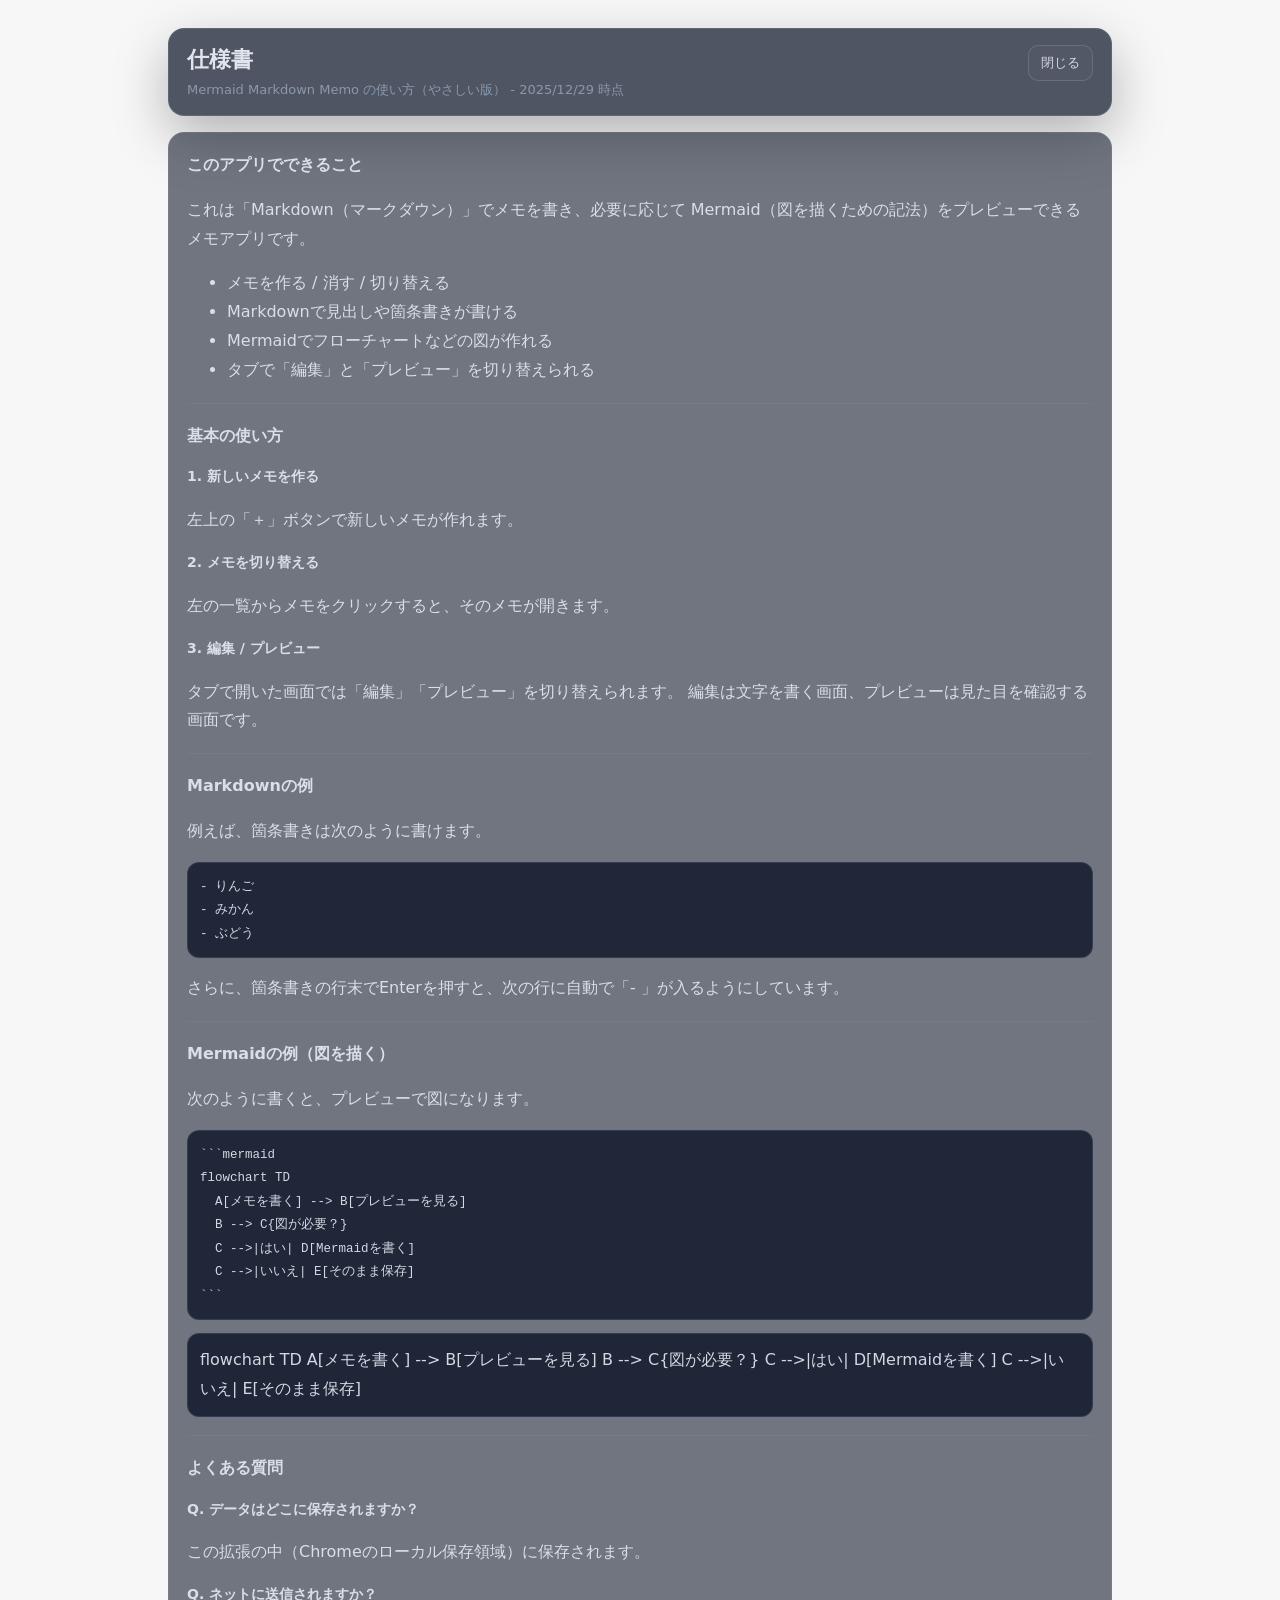
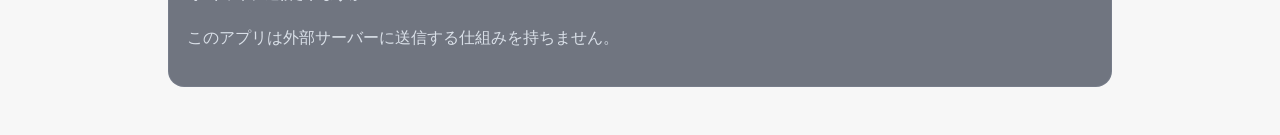
==== extension/src/docs.html @ b1c79f70 "📚 docs: 仕様書ページを追加し、ドキュメント表示機能を実装 - SPEC.mdに日本語の仕様書を作成（アプリ概要、使い方、Markdown/Mermaid例、FAQ） - 仕様書表示用のHTML" ====
<!DOCTYPE html>
<html lang="ja">
  <head>
    <meta charset="UTF-8" />
    <meta name="viewport" content="width=device-width, initial-scale=1.0" />
    <title>仕様書 | Mermaid Markdown Memo</title>
    <link rel="stylesheet" href="popup.css" />
    <link rel="stylesheet" href="docs.css" />
  </head>
  <body>
    <div class="docs">
      <header class="docs__header">
        <div class="docs__title">
          <h1>仕様書</h1>
          <p>Mermaid Markdown Memo の使い方（やさしい版） - 2025/12/29 時点</p>
        </div>
        <div class="docs__actions">
          <button class="button--ghost" id="close">閉じる</button>
        </div>
      </header>

      <main class="docs__content" id="content">
        <section>
          <h2>このアプリでできること</h2>
          <p>
            これは「Markdown（マークダウン）」でメモを書き、必要に応じて
            Mermaid（図を描くための記法）をプレビューできるメモアプリです。
          </p>
          <ul>
            <li>メモを作る / 消す / 切り替える</li>
            <li>Markdownで見出しや箇条書きが書ける</li>
            <li>Mermaidでフローチャートなどの図が作れる</li>
            <li>タブで「編集」と「プレビュー」を切り替えられる</li>
          </ul>
        </section>

        <section>
          <h2>基本の使い方</h2>
          <h3>1. 新しいメモを作る</h3>
          <p>左上の「＋」ボタンで新しいメモが作れます。</p>

          <h3>2. メモを切り替える</h3>
          <p>左の一覧からメモをクリックすると、そのメモが開きます。</p>

          <h3>3. 編集 / プレビュー</h3>
          <p>
            タブで開いた画面では「編集」「プレビュー」を切り替えられます。
            編集は文字を書く画面、プレビューは見た目を確認する画面です。
          </p>
        </section>

        <section>
          <h2>Markdownの例</h2>
          <p>例えば、箇条書きは次のように書けます。</p>
          <pre><code>- りんご
- みかん
- ぶどう</code></pre>
          <p>
            さらに、箇条書きの行末でEnterを押すと、次の行に自動で「- 」が入るようにしています。
          </p>
        </section>

        <section>
          <h2>Mermaidの例（図を描く）</h2>
          <p>次のように書くと、プレビューで図になります。</p>
          <pre><code>```mermaid
flowchart TD
  A[メモを書く] --> B[プレビューを見る]
  B --> C{図が必要？}
  C -->|はい| D[Mermaidを書く]
  C -->|いいえ| E[そのまま保存]
```</code></pre>

          <div class="mermaid">
flowchart TD
  A[メモを書く] --> B[プレビューを見る]
  B --> C{図が必要？}
  C -->|はい| D[Mermaidを書く]
  C -->|いいえ| E[そのまま保存]
          </div>
        </section>

        <section>
          <h2>よくある質問</h2>
          <h3>Q. データはどこに保存されますか？</h3>
          <p>この拡張の中（Chromeのローカル保存領域）に保存されます。</p>

          <h3>Q. ネットに送信されますか？</h3>
          <p>このアプリは外部サーバーに送信する仕組みを持ちません。</p>
        </section>
      </main>
    </div>

    <script src="lib/mermaid.min.js"></script>
    <script type="module" src="docs.js"></script>
  </body>
</html>
---- extension/src/popup.css ----
:root {
  color-scheme: light dark;
  --color-bg: #f7f7f7;
  --color-bg-dark: #1e1e1e;
  --color-sidebar: #ffffff;
  --color-sidebar-dark: #161b22;
  --color-border: rgba(15, 23, 42, 0.08);
  --color-border-dark: rgba(148, 163, 184, 0.24);
  --color-primary: #2563eb;
  --color-primary-soft: rgba(37, 99, 235, 0.12);
  --color-danger: #ef4444;
  --color-text: #0f172a;
  --color-text-muted: #64748b;
  --color-text-dark: #e2e8f0;
  --shadow: 0 24px 50px rgba(15, 23, 42, 0.16);
}

.editor[data-theme="dark"] .pill-button {
  background: rgba(59, 130, 246, 0.24);
  color: var(--color-text-dark);
}

.editor[data-theme="dark"] .pill-button:hover {
  background: rgba(59, 130, 246, 0.32);
}

.editor[data-theme="dark"] .icon-button {
  color: rgba(226, 232, 240, 0.85);
}

.editor[data-theme="dark"] .icon-button:hover {
  background: rgba(96, 165, 250, 0.14);
  color: #f87171;
}

.editor[data-theme="dark"] .editor__title-input {
  background: rgba(15, 23, 42, 0.65);
  border-color: rgba(148, 163, 184, 0.35);
  color: var(--color-text-dark);
}

.editor[data-theme="dark"] .editor__textarea {
  background: rgba(15, 23, 42, 0.6);
  color: var(--color-text-dark);
}

.editor[data-theme="dark"] .editor__meta,
.editor[data-theme="dark"] .editor__status,
.editor[data-theme="dark"] .note-list__meta {
  color: rgba(148, 163, 184, 0.8);
}

.editor[data-theme="dark"] .preview {
  background: rgba(15, 23, 42, 0.78);
}

body {
  margin: 0;
  font-family: "Noto Sans JP", system-ui, -apple-system, BlinkMacSystemFont, "Segoe UI",
    sans-serif;
  background: var(--color-bg);
  color: var(--color-text);
  min-width: 720px;
  min-height: 480px;
}

*, *::before, *::after {
  box-sizing: border-box;
}

@media (prefers-color-scheme: dark) {
  body {
    background: var(--color-bg-dark);
  }
}

.app {
  display: grid;
  grid-template-columns: 320px 1fr;
  height: 100vh;
  background: var(--color-bg);
}

.sidebar {
  background: var(--color-sidebar);
  border-right: 1px solid var(--color-border);
  display: flex;
  flex-direction: column;
  padding: 20px;
  gap: 16px;
}

@media (prefers-color-scheme: dark) {
  .sidebar {
    background: var(--color-sidebar-dark);
    border-color: var(--color-border-dark);
  }
}

.sidebar[data-theme="dark"] {
  background: #0b1120;
  border-color: var(--color-border-dark);
}

.sidebar[data-theme="dark"] .sidebar__subtitle {
  color: rgba(148, 163, 184, 0.75);
}

.sidebar[data-theme="dark"] .badge {
  background: rgba(59, 130, 246, 0.26);
  color: var(--color-text-dark);
}

.sidebar[data-theme="dark"] .note-list__item {
  border-color: rgba(148, 163, 184, 0.14);
}

.sidebar[data-theme="dark"] .note-list__item:hover,
.sidebar[data-theme="dark"] .note-list__item--active {
  background: rgba(96, 165, 250, 0.18);
}

.sidebar[data-theme="dark"] .note-list__title {
  color: var(--color-text-dark);
}

.sidebar__header {
  display: flex;
  align-items: center;
  justify-content: space-between;
  gap: 12px;
  padding: 10px 12px;
  border: 1px solid rgba(148, 163, 184, 0.12);
  border-radius: 14px;
  background: linear-gradient(135deg, rgba(15, 23, 42, 0.72), rgba(15, 23, 42, 0.54));
  box-shadow: 0 10px 28px rgba(0, 0, 0, 0.22);
}

.sidebar__header-actions {
  display: flex;
  align-items: center;
  gap: 10px;
  flex-shrink: 0;
}

.docs-button {
  border: 1px solid rgba(148, 163, 184, 0.26);
  background: rgba(255, 255, 255, 0.04);
  color: rgba(226, 232, 240, 0.92);
  border-radius: 999px;
  padding: 7px 10px;
  font-size: 12px;
  font-weight: 600;
  letter-spacing: 0.01em;
  cursor: pointer;
  transition: background 0.2s ease, border-color 0.2s ease, transform 0.1s ease;
}

.docs-button:hover {
  background: rgba(148, 163, 184, 0.14);
  border-color: rgba(148, 163, 184, 0.5);
}

.docs-button:active {
  transform: translateY(1px);
}

.sidebar__title {
  margin: 0;
  padding: 0;
  overflow-y: auto;
}

.sidebar__title-group {
  display: flex;
  flex-direction: column;
  gap: 4px;
  min-width: 0;
}

.sidebar__title {
  font-size: 20px;
  letter-spacing: 0.01em;
}

.sidebar__subtitle {
  margin: 0;
  font-size: 12px;
  color: rgba(148, 163, 184, 0.78);
}

.note-list__item {
  display: flex;
  flex-direction: column;
  gap: 6px;
  padding: 14px 18px;
  border-bottom: 1px solid rgba(148, 163, 184, 0.18);
  cursor: pointer;
  transition: background 0.2s ease;
  user-select: none;
  position: relative;
}

.note-list__item:hover,
.note-list__item--active {
  background: rgba(37, 99, 235, 0.18);
}

.note-list__item--dragging {
  opacity: 0.6;
}

.note-list__title {
  font-size: 15px;
  font-weight: 600;
  margin: 0;
  color: var(--color-text);
  white-space: nowrap;
  overflow: hidden;
  text-overflow: ellipsis;
  width: 100%;
}

.note-list__meta {
  font-size: 12px;
  color: var(--color-text-muted);
}

.note-list__footer {
  display: flex;
  align-items: center;
  justify-content: space-between;
  gap: 12px;
  width: 100%;
}

.note-list__delete {
  border: none;
  background: transparent;
  padding: 4px;
  border-radius: 6px;
  color: rgba(100, 116, 139, 0.9);
  cursor: pointer;
  transition: background 0.2s ease, color 0.2s ease;
}

.note-list__delete:hover {
  background: rgba(100, 116, 139, 0.12);
  color: #ef4444;
}

.note-list__delete svg {
  display: block;
}

.editor {
  display: flex;
  flex-direction: column;
  height: 100%;
  padding: 28px 32px;
  gap: 18px;
  background: var(--color-sidebar);
}

@media (prefers-color-scheme: dark) {
  .editor {
    background: #111827;
  }
}

.editor__header {
  display: flex;
  align-items: flex-start;
  justify-content: space-between;
  flex-wrap: wrap;
  column-gap: 16px;
  row-gap: 12px;
}

.editor__title-wrapper {
  flex: 1 1 280px;
  display: flex;
  flex-direction: column;
  gap: 6px;
  min-width: 0;
}

.editor__title-input {
  width: 100%;
  font-size: 22px;
  padding: 12px 16px;
  border: 1px solid rgba(148, 163, 184, 0.4);
  border-radius: 12px;
  background: rgba(255, 255, 255, 0.85);
  box-shadow: inset 0 1px 2px rgba(15, 23, 42, 0.04);
  transition: border-color 0.2s ease, box-shadow 0.2s ease;
}

.editor__title-input:focus {
  outline: none;
  border-color: var(--color-primary);
  box-shadow: 0 0 0 3px rgba(37, 99, 235, 0.18);
}

.editor__meta {
  font-size: 12px;
  color: var(--color-text-muted);
}

.editor__actions {
  display: flex;
  gap: 8px;
  align-items: center;
  flex-shrink: 0;
  margin-left: auto;
}

.button--ghost {
  border: 1px solid rgba(148, 163, 184, 0.3);
  background: rgba(255, 255, 255, 0.02);
  color: rgba(226, 232, 240, 0.9);
  border-radius: 10px;
  padding: 8px 12px;
  font-size: 13px;
  cursor: pointer;
  transition: background 0.2s ease, border-color 0.2s ease, transform 0.1s ease;
}

.button--ghost:hover {
  background: rgba(148, 163, 184, 0.12);
  border-color: rgba(148, 163, 184, 0.5);
}

.button--ghost:active {
  transform: translateY(1px);
}

.editor__textarea {
  width: 100%;
  flex: 1;
  border: 1px solid rgba(148, 163, 184, 0.35);
  border-radius: 16px;
  padding: 18px;
  resize: none;
  font-family: "JetBrains Mono", "SFMono-Regular", Consolas, monospace;
  font-size: 14px;
  line-height: 1.5;
  background: rgba(248, 250, 252, 0.9);
  transition: border-color 0.2s ease, box-shadow 0.2s ease;
}

.editor__textarea:focus {
  outline: none;
  border-color: var(--color-primary);
  box-shadow: 0 0 0 3px rgba(37, 99, 235, 0.14);
}

.preview {
  border: 1px solid rgba(148, 163, 184, 0.35);
  border-radius: 16px;
  padding: 18px 20px;
  overflow-y: auto;
  background: #ffffff;
  box-shadow: inset 0 1px 1px rgba(15, 23, 42, 0.05);
}

@media (prefers-color-scheme: dark) {
  .preview {
    background: rgba(15, 23, 42, 0.85);
    border-color: var(--color-border-dark);
  }
}

.preview h1,
.preview h2,
.preview h3 {
  margin-top: 0;
}

.preview pre {
  background: #0f172a;
  color: #f8fafc;
  padding: 12px;
  border-radius: 6px;
  overflow-x: auto;
}

.preview code {
  font-family: "JetBrains Mono", "SFMono-Regular", Consolas, monospace;
}

.button {
  border: none;
  border-radius: 6px;
  padding: 8px 12px;
  font-size: 14px;
  cursor: pointer;
  background: #e5e7eb;
  color: #1f2933;
  transition: transform 0.1s ease, box-shadow 0.2s ease;
}

.button:hover {
  transform: translateY(-1px);
  box-shadow: var(--shadow);
}

.button:active {
  transform: translateY(0);
  box-shadow: none;
}

.button--primary {
  background: var(--color-primary);
  color: #ffffff;
}

.button--danger {
  background: var(--color-danger);
  color: #ffffff;
}

.pill-button {
  border: none;
  border-radius: 999px;
  padding: 10px 20px;
  font-size: 13px;
  font-weight: 600;
  background: rgba(37, 99, 235, 0.12);
  color: var(--color-primary);
  cursor: pointer;
  transition: background 0.2s ease, color 0.2s ease, transform 0.1s ease;
}

.editor[data-theme="dark"] .pill-button {
  background: rgba(59, 130, 246, 0.24);
  color: var(--color-text-dark);
}

.editor[data-theme="dark"] .pill-button:hover {
  background: rgba(59, 130, 246, 0.32);
}

.pill-button:hover {
  background: rgba(37, 99, 235, 0.22);
}

.pill-button:active {
  transform: translateY(1px);
}

.icon-button {
  border: none;
  background: transparent;
  padding: 6px;
  border-radius: 6px;
  color: #64748b;
  cursor: pointer;
  transition: background 0.2s ease, color 0.2s ease;
}

.icon-button svg {
  display: block;
}

.icon-button:hover {
  background: rgba(100, 116, 139, 0.12);
  color: #ef4444;
}

.icon-button:active {
  transform: translateY(1px);
}

.icon-button--primary {
  background: rgba(37, 99, 235, 0.14);
  color: var(--color-primary);
  padding: 8px;
  border-radius: 50%;
  width: 42px;
  height: 42px;
  display: grid;
  place-items: center;
  box-shadow: 0 10px 22px rgba(37, 99, 235, 0.16);
}

.icon-button--primary:hover {
  background: rgba(37, 99, 235, 0.24);
}

.editor__status {
  display: flex;
  align-items: center;
  gap: 8px;
  font-size: 12px;
  color: var(--color-text-muted);
}

.status-indicator {
  width: 8px;
  height: 8px;
  border-radius: 50%;
  background: rgba(148, 163, 184, 0.6);
  position: relative;
}

.status-indicator--saving {
  background: rgba(37, 99, 235, 0.9);
  box-shadow: 0 0 0 4px rgba(37, 99, 235, 0.1);
}

.status-indicator--saved {
  background: rgba(34, 197, 94, 0.9);
  box-shadow: 0 0 0 4px rgba(34, 197, 94, 0.12);
}

.visually-hidden {
  position: absolute;
  width: 1px;
  height: 1px;
  padding: 0;
  margin: -1px;
  overflow: hidden;
  clip: rect(0, 0, 0, 0);
  white-space: nowrap;
  border: 0;
}

[hidden] {
  display: none !important;
}

.preview-backdrop {
  position: fixed;
  inset: 0;
  background: rgba(0, 0, 0, 0.55);
  backdrop-filter: blur(6px);
  z-index: 1000;
}

.preview-modal {
  position: fixed;
  inset: 0;
  margin: auto;
  width: min(1100px, 95vw);
  height: min(820px, 90vh);
  background: rgba(15, 23, 42, 0.92);
  border: 1px solid rgba(148, 163, 184, 0.22);
  border-radius: 18px;
  box-shadow: 0 24px 70px rgba(0, 0, 0, 0.45);
  display: flex;
  flex-direction: column;
  z-index: 1001;
}

.preview-modal__header {
  display: flex;
  align-items: center;
  justify-content: space-between;
  padding: 14px 16px;
  border-bottom: 1px solid rgba(148, 163, 184, 0.18);
  gap: 12px;
}

.preview-modal__title {
  margin: 0;
  font-size: 16px;
  font-weight: 700;
  letter-spacing: 0.01em;
}

.preview-modal__actions {
  display: flex;
  align-items: center;
  gap: 8px;
}

.preview-modal__body {
  padding: 16px;
  overflow: auto;
  flex: 1;
  display: flex;
  flex-direction: column;
  gap: 12px;
}

.preview-markdown pre {
  background: rgba(15, 23, 42, 0.7);
  border: 1px solid rgba(148, 163, 184, 0.2);
  border-radius: 12px;
  padding: 12px;
  color: rgba(226, 232, 240, 0.9);
  font-family: "JetBrains Mono", "SFMono-Regular", Consolas, monospace;
  white-space: pre-wrap;
  word-break: break-word;
}

.code-block {
  position: relative;
  border: 1px solid rgba(148, 163, 184, 0.2);
  border-radius: 12px;
  background: rgba(15, 23, 42, 0.74);
  padding: 12px 12px 8px;
}

.code-block pre {
  background: transparent;
  border: none;
  padding: 0;
  margin: 0;
}

.preview-markdown .mermaid {
  background: rgba(15, 23, 42, 0.76);
  border: 1px solid rgba(148, 163, 184, 0.25);
  border-radius: 12px;
  padding: 12px;
}

.mermaid-block {
  position: relative;
  border: 1px solid rgba(148, 163, 184, 0.25);
  border-radius: 12px;
  padding: 10px 10px 6px;
  background: rgba(15, 23, 42, 0.78);
  max-height: 520px;
  overflow: auto;
}

.mermaid-block .mermaid {
  padding: 8px;
  border: none;
  background: transparent;
}

.mermaid-block .mermaid svg {
  max-width: 100%;
  height: auto;
}


.copy-button {
  border: 1px solid rgba(148, 163, 184, 0.35);
  background: rgba(255, 255, 255, 0.03);
  color: rgba(226, 232, 240, 0.9);
  border-radius: 8px;
  padding: 6px 10px;
  font-size: 12px;
  cursor: pointer;
  transition: background 0.2s ease, border-color 0.2s ease;
}

.code-block .copy-button,
.mermaid-block .copy-button {
  position: absolute;
  top: 8px;
  right: 8px;
  padding: 4px 8px;
}

.copy-button:hover {
  background: rgba(148, 163, 184, 0.15);
  border-color: rgba(148, 163, 184, 0.5);
}

.segmented {
  display: inline-flex;
  align-items: center;
  border: 1px solid rgba(148, 163, 184, 0.26);
  border-radius: 999px;
  background: rgba(255, 255, 255, 0.03);
  overflow: hidden;
}

.segmented__button {
  border: none;
  background: transparent;
  color: rgba(226, 232, 240, 0.92);
  padding: 8px 10px;
  font-size: 12px;
  cursor: pointer;
  transition: background 0.2s ease, color 0.2s ease;
}

.segmented__button[aria-pressed="true"] {
  background: rgba(37, 99, 235, 0.18);
  color: rgba(226, 232, 240, 0.98);
}

.segmented__button:hover {
  background: rgba(148, 163, 184, 0.1);
}
---- extension/src/docs.css ----
body {
  min-width: 900px;
  min-height: 720px;
}

.docs {
  max-width: 980px;
  margin: 28px auto 48px;
  padding: 0 18px;
}

.docs__header {
  display: flex;
  align-items: flex-start;
  justify-content: space-between;
  gap: 16px;
  padding: 16px 18px;
  border: 1px solid rgba(148, 163, 184, 0.22);
  border-radius: 16px;
  background: rgba(15, 23, 42, 0.72);
  box-shadow: 0 20px 54px rgba(0, 0, 0, 0.28);
}

.docs__title h1 {
  margin: 0;
  font-size: 22px;
  letter-spacing: 0.01em;
  color: rgba(226, 232, 240, 0.98);
}

.docs__title p {
  margin: 6px 0 0;
  font-size: 13px;
  color: rgba(148, 163, 184, 0.86);
}

.docs__actions {
  display: flex;
  gap: 10px;
  align-items: center;
}

.docs__content {
  margin-top: 16px;
  padding: 18px;
  border: 1px solid rgba(148, 163, 184, 0.18);
  border-radius: 16px;
  background: rgba(15, 23, 42, 0.58);
  color: rgba(226, 232, 240, 0.92);
  line-height: 1.8;
}

.docs__content h2 {
  margin: 0 0 8px;
  font-size: 16px;
}

.docs__content h3 {
  margin: 14px 0 6px;
  font-size: 14px;
}

.docs__content section + section {
  margin-top: 18px;
  padding-top: 18px;
  border-top: 1px solid rgba(148, 163, 184, 0.14);
}

.docs__content pre {
  background: rgba(15, 23, 42, 0.82);
  border: 1px solid rgba(148, 163, 184, 0.18);
  border-radius: 12px;
  padding: 12px;
  overflow-x: auto;
}

.docs__content code {
  font-family: "JetBrains Mono", "SFMono-Regular", Consolas, monospace;
  font-size: 12.5px;
}

.docs__content .mermaid {
  background: rgba(15, 23, 42, 0.84);
  border: 1px solid rgba(148, 163, 184, 0.18);
  border-radius: 12px;
  padding: 12px;
  overflow: auto;
}

.docs__content .mermaid svg {
  max-width: 100%;
  height: auto;
}
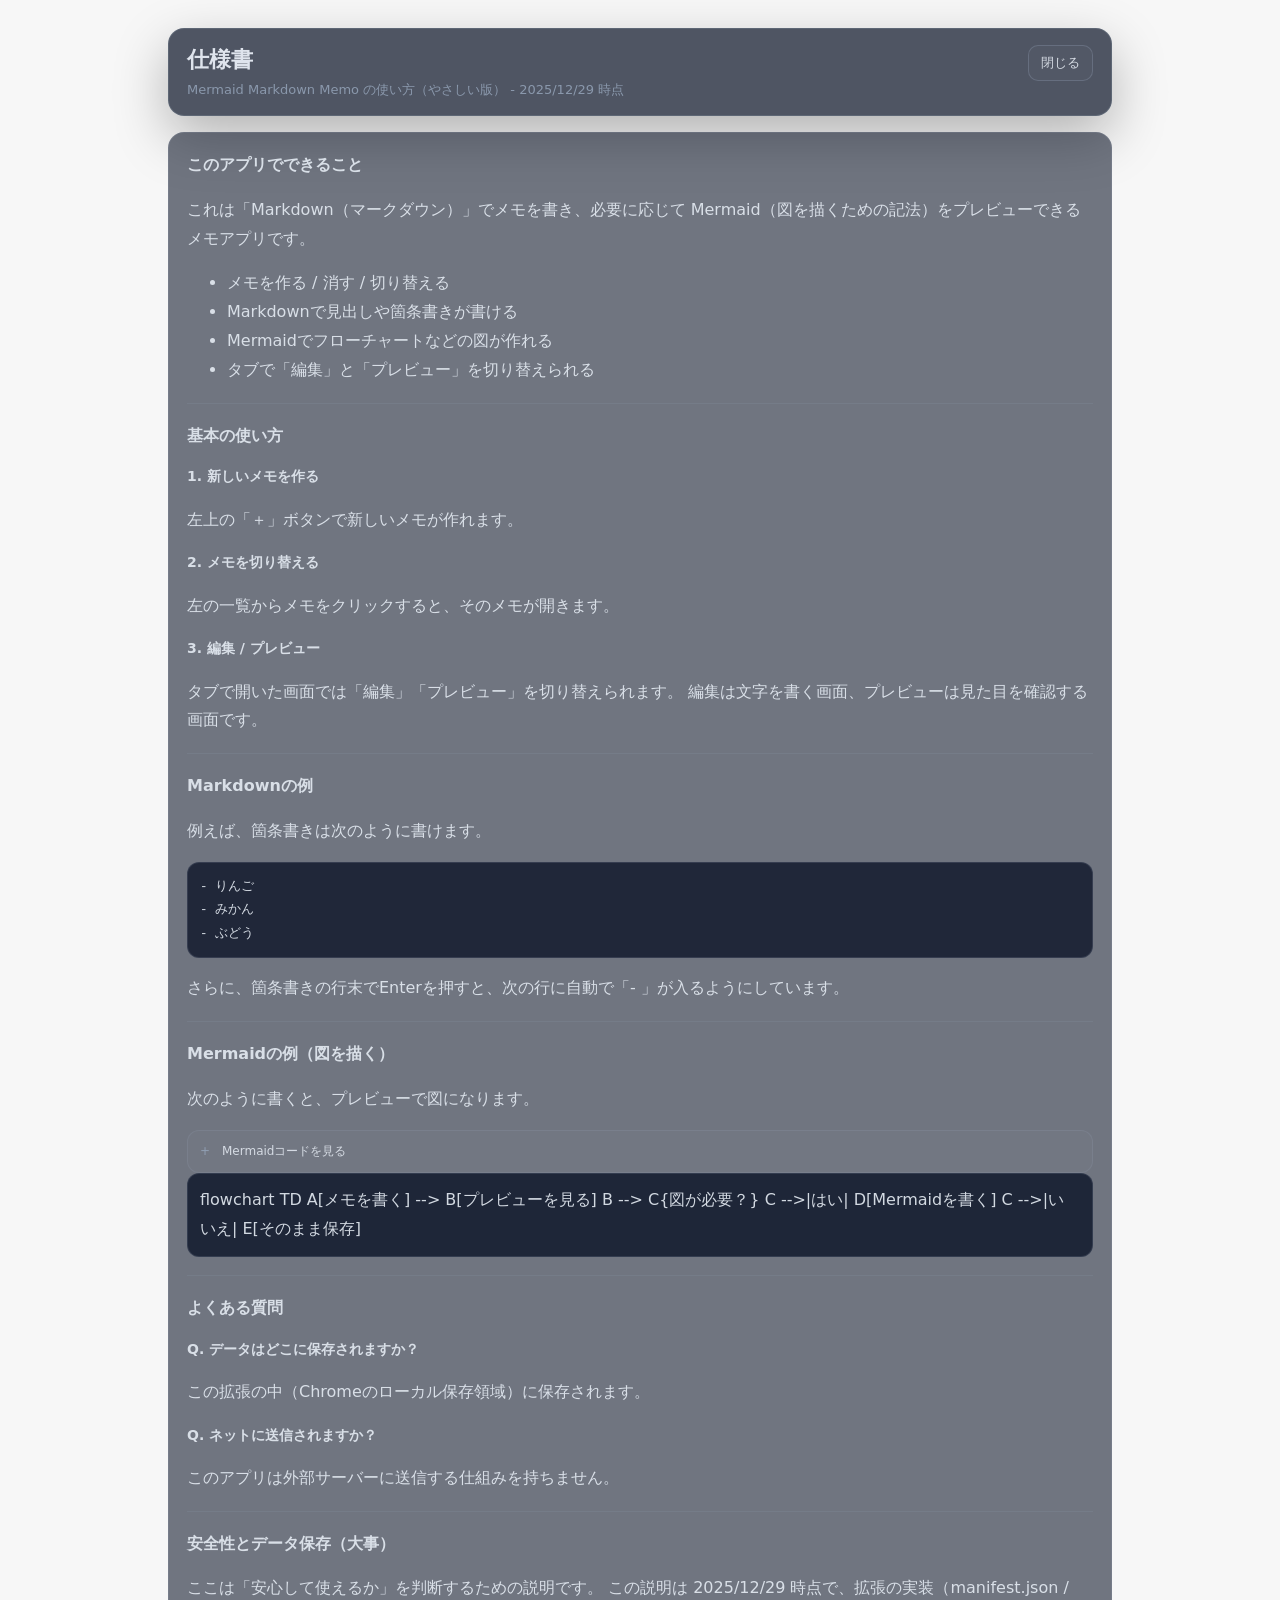
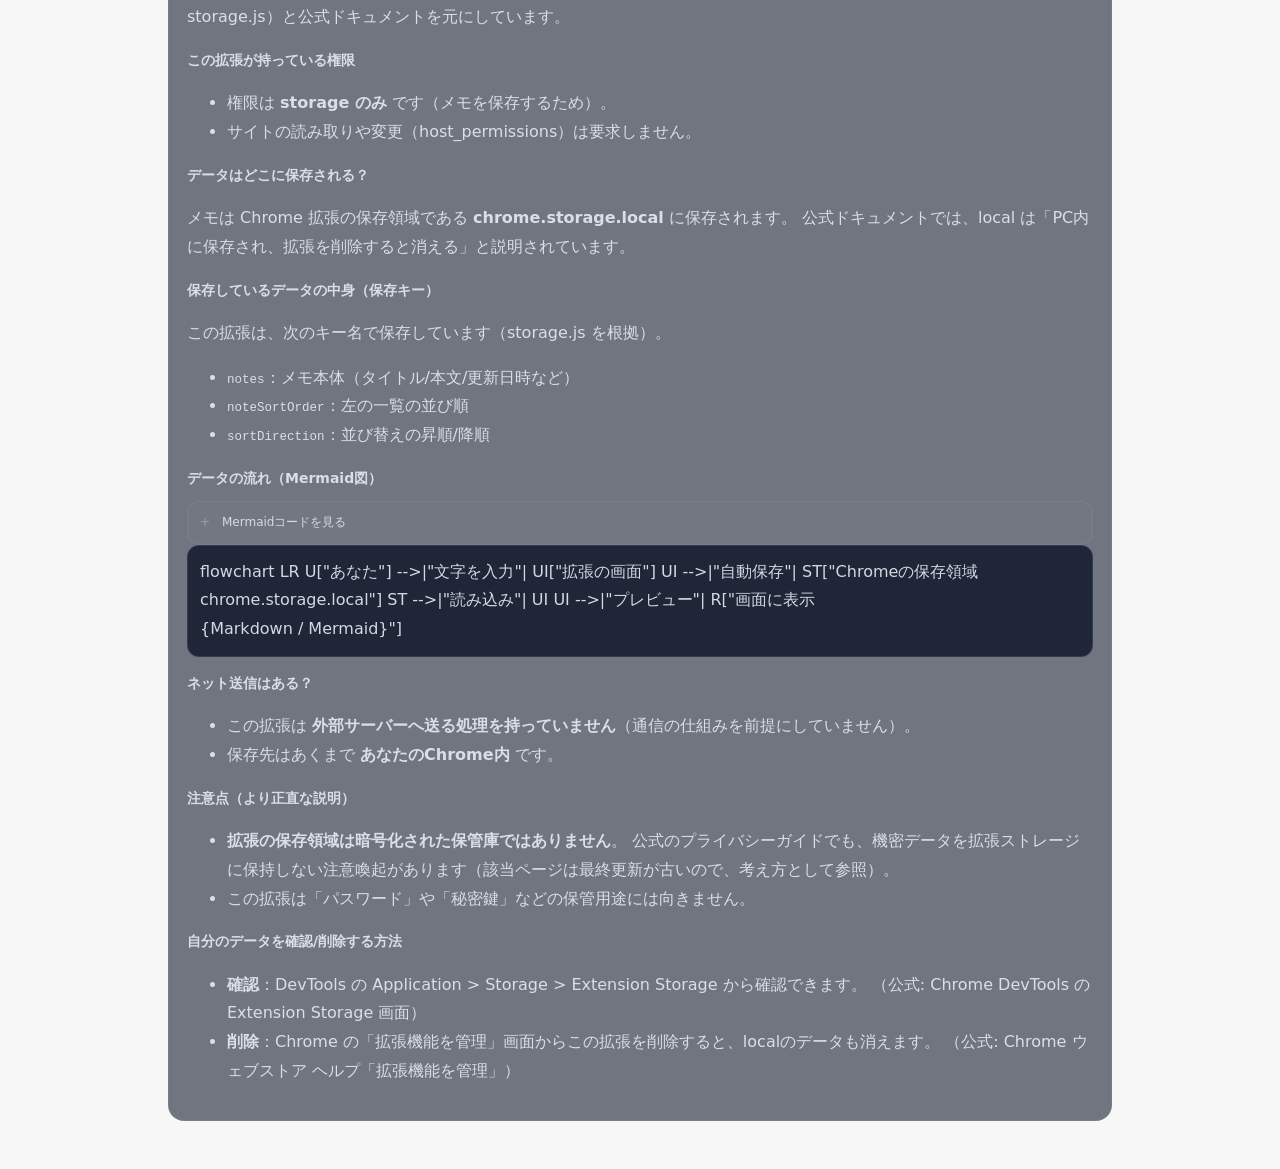
==== commit 4a8a0dbc: "📚 docs: 安全性とデータ保存に関する詳細な説明を追加 - SPEC.mdとdocs.htmlに「安全性とデータ保存（大事）」セクションを追加 - 拡張機能の権限（storageのみ）とデータ保存" ====
--- a/extension/src/docs.html
+++ b/extension/src/docs.html
@@ -63,13 +63,16 @@
         <section>
           <h2>Mermaidの例（図を描く）</h2>
           <p>次のように書くと、プレビューで図になります。</p>
-          <pre><code>```mermaid
+          <details class="docs__details">
+            <summary>Mermaidコードを見る</summary>
+            <pre><code>```mermaid
 flowchart TD
   A[メモを書く] --> B[プレビューを見る]
   B --> C{図が必要？}
   C -->|はい| D[Mermaidを書く]
   C -->|いいえ| E[そのまま保存]
 ```</code></pre>
+          </details>
 
           <div class="mermaid">
 flowchart TD
@@ -88,6 +91,80 @@
           <h3>Q. ネットに送信されますか？</h3>
           <p>このアプリは外部サーバーに送信する仕組みを持ちません。</p>
         </section>
+
+        <section>
+          <h2>安全性とデータ保存（大事）</h2>
+          <p>
+            ここは「安心して使えるか」を判断するための説明です。
+            この説明は 2025/12/29 時点で、拡張の実装（manifest.json / storage.js）と公式ドキュメントを元にしています。
+          </p>
+
+          <h3>この拡張が持っている権限</h3>
+          <ul>
+            <li>権限は <strong>storage のみ</strong> です（メモを保存するため）。</li>
+            <li>サイトの読み取りや変更（host_permissions）は要求しません。</li>
+          </ul>
+
+          <h3>データはどこに保存される？</h3>
+          <p>
+            メモは Chrome 拡張の保存領域である <strong>chrome.storage.local</strong> に保存されます。
+            公式ドキュメントでは、local は「PC内に保存され、拡張を削除すると消える」と説明されています。
+          </p>
+
+          <h3>保存しているデータの中身（保存キー）</h3>
+          <p>この拡張は、次のキー名で保存しています（storage.js を根拠）。</p>
+          <ul>
+            <li><code>notes</code>：メモ本体（タイトル/本文/更新日時など）</li>
+            <li><code>noteSortOrder</code>：左の一覧の並び順</li>
+            <li><code>sortDirection</code>：並び替えの昇順/降順</li>
+          </ul>
+
+          <h3>データの流れ（Mermaid図）</h3>
+          <details class="docs__details">
+            <summary>Mermaidコードを見る</summary>
+            <pre><code>```mermaid
+flowchart LR
+  U["あなた"] -->|"文字を入力"| UI["拡張の画面"]
+  UI -->|"自動保存"| ST["Chromeの保存領域<br>chrome.storage.local"]
+  ST -->|"読み込み"| UI
+  UI -->|"プレビュー"| R["画面に表示<br>{Markdown / Mermaid}"]
+```
+            </code></pre>
+          </details>
+          <div class="mermaid">
+flowchart LR
+  U["あなた"] -->|"文字を入力"| UI["拡張の画面"]
+  UI -->|"自動保存"| ST["Chromeの保存領域<br>chrome.storage.local"]
+  ST -->|"読み込み"| UI
+  UI -->|"プレビュー"| R["画面に表示<br>{Markdown / Mermaid}"]
+          </div>
+
+          <h3>ネット送信はある？</h3>
+          <ul>
+            <li>この拡張は <strong>外部サーバーへ送る処理を持っていません</strong>（通信の仕組みを前提にしていません）。</li>
+            <li>保存先はあくまで <strong>あなたのChrome内</strong> です。</li>
+          </ul>
+
+          <h3>注意点（より正直な説明）</h3>
+          <ul>
+            <li><strong>拡張の保存領域は暗号化された保管庫ではありません</strong>。
+              公式のプライバシーガイドでも、機密データを拡張ストレージに保持しない注意喚起があります（該当ページは最終更新が古いので、考え方として参照）。
+            </li>
+            <li>この拡張は「パスワード」や「秘密鍵」などの保管用途には向きません。</li>
+          </ul>
+
+          <h3>自分のデータを確認/削除する方法</h3>
+          <ul>
+            <li>
+              <strong>確認</strong>：DevTools の Application &gt; Storage &gt; Extension Storage から確認できます。
+              （公式: Chrome DevTools の Extension Storage 画面）
+            </li>
+            <li>
+              <strong>削除</strong>：Chrome の「拡張機能を管理」画面からこの拡張を削除すると、localのデータも消えます。
+              （公式: Chrome ウェブストア ヘルプ「拡張機能を管理」）
+            </li>
+          </ul>
+        </section>
       </main>
     </div>
 
--- a/extension/src/docs.css
+++ b/extension/src/docs.css
@@ -91,3 +91,42 @@
   max-width: 100%;
   height: auto;
 }
+
+.docs__details {
+  margin-top: 10px;
+  border: 1px solid rgba(148, 163, 184, 0.18);
+  border-radius: 12px;
+  background: rgba(255, 255, 255, 0.02);
+  overflow: hidden;
+}
+
+.docs__details > summary {
+  cursor: pointer;
+  padding: 10px 12px;
+  font-size: 12px;
+  color: rgba(226, 232, 240, 0.88);
+  list-style: none;
+}
+
+.docs__details > summary::-webkit-details-marker {
+  display: none;
+}
+
+.docs__details > summary::before {
+  content: "+";
+  display: inline-block;
+  width: 14px;
+  margin-right: 8px;
+  color: rgba(148, 163, 184, 0.9);
+}
+
+.docs__details[open] > summary::before {
+  content: "-";
+}
+
+.docs__details pre {
+  margin: 0;
+  border: none;
+  border-top: 1px solid rgba(148, 163, 184, 0.14);
+  border-radius: 0;
+}
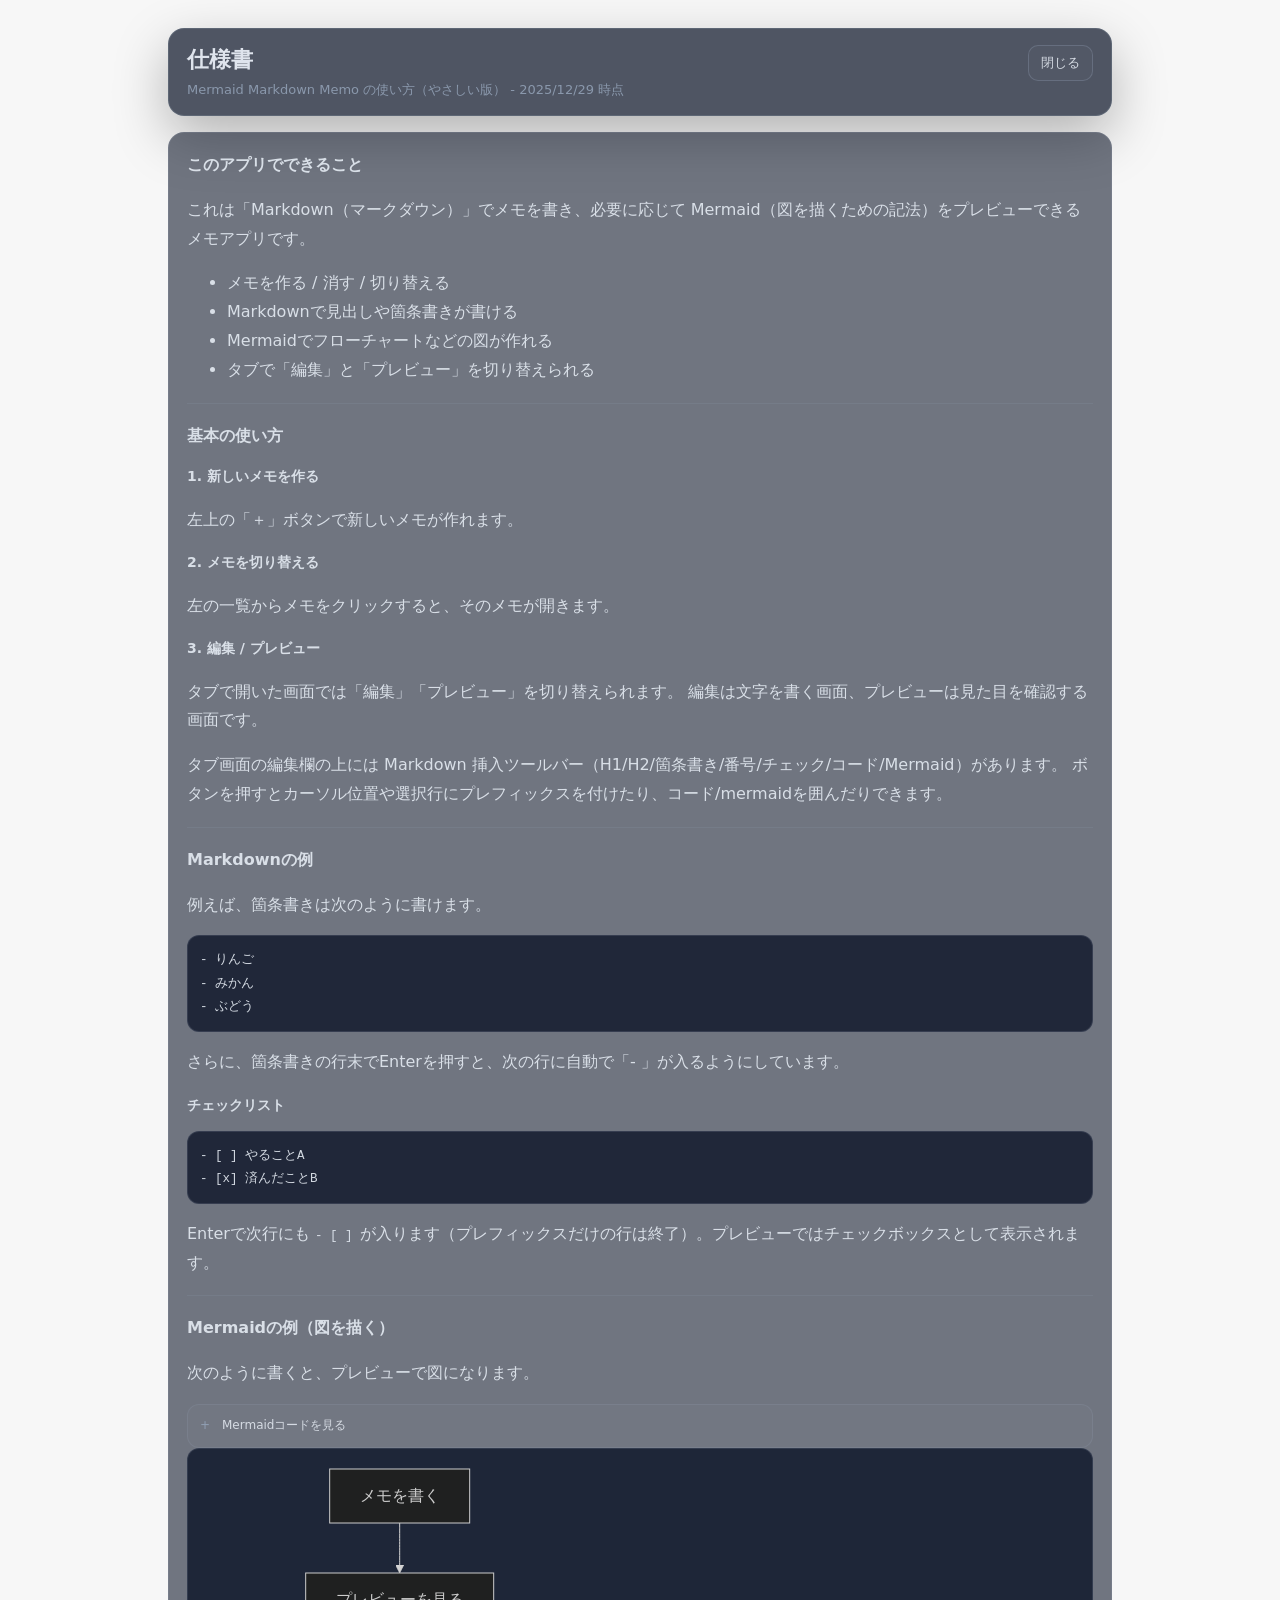
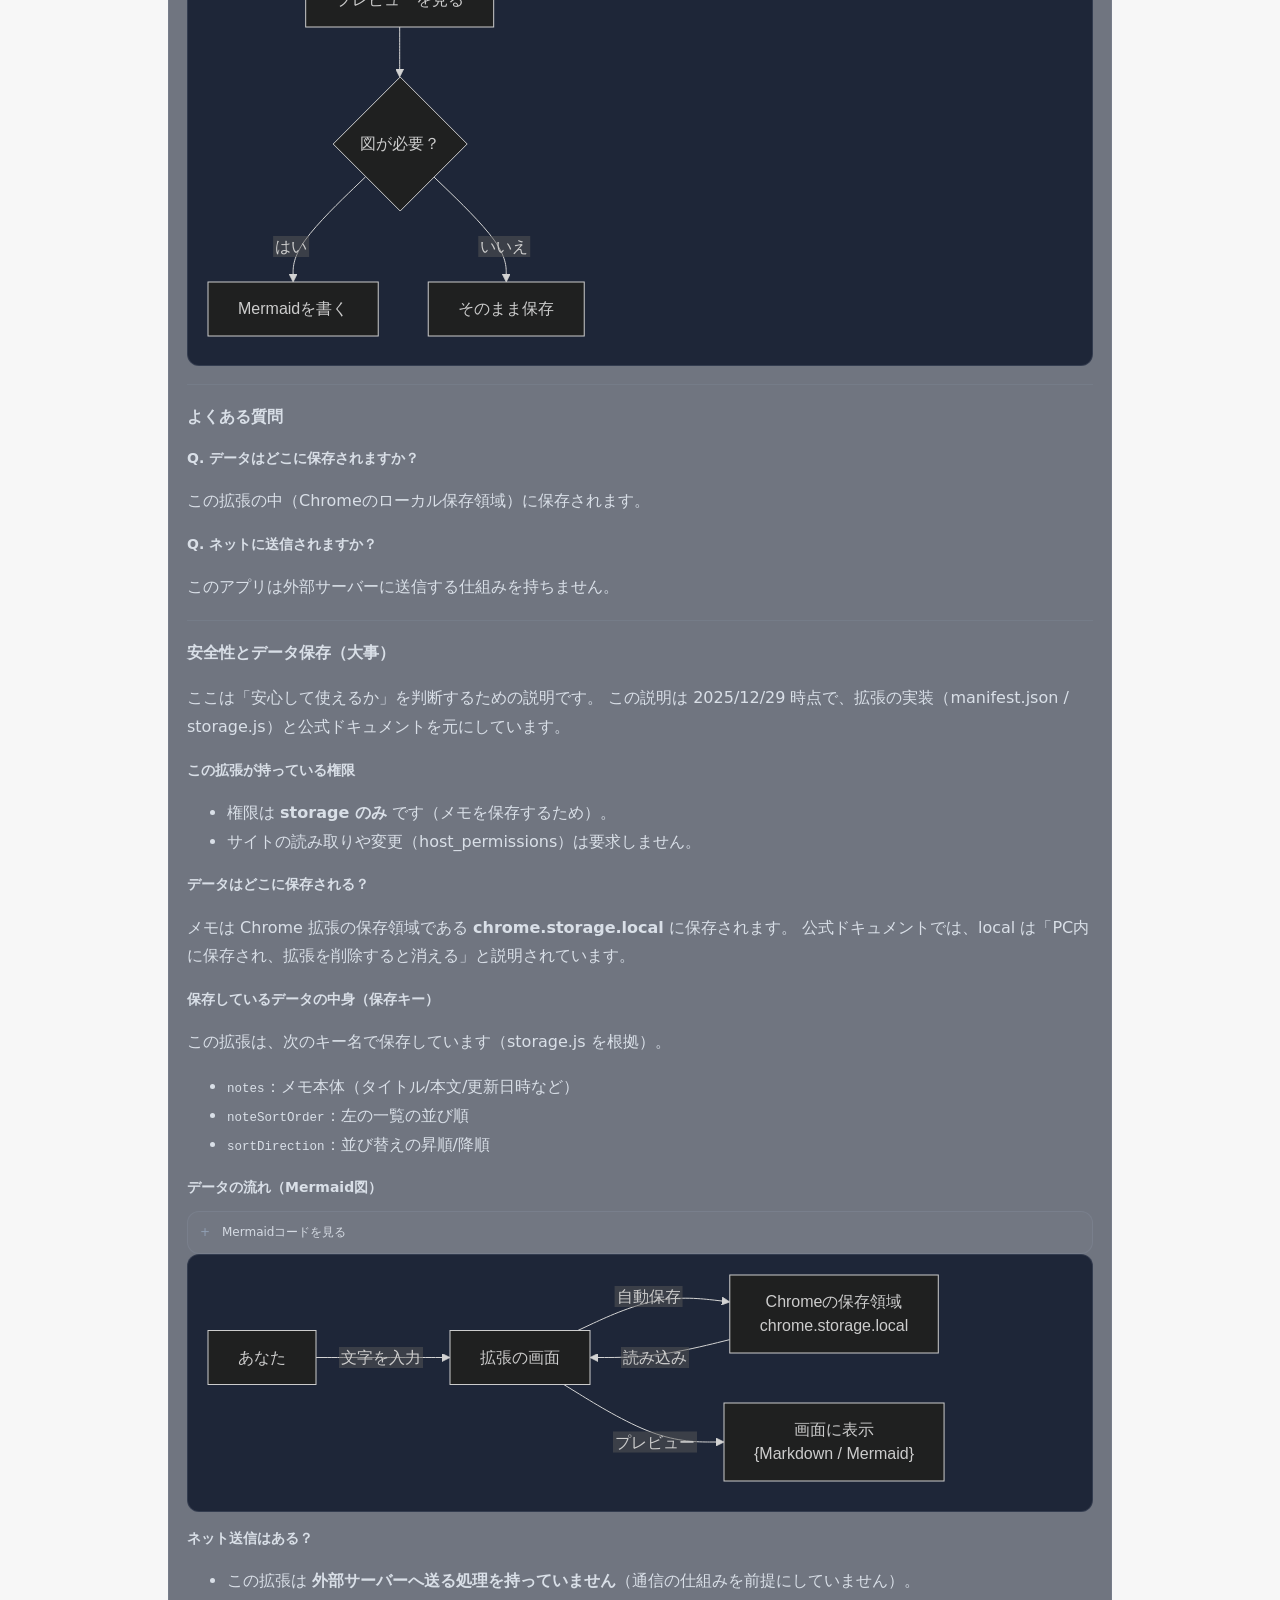
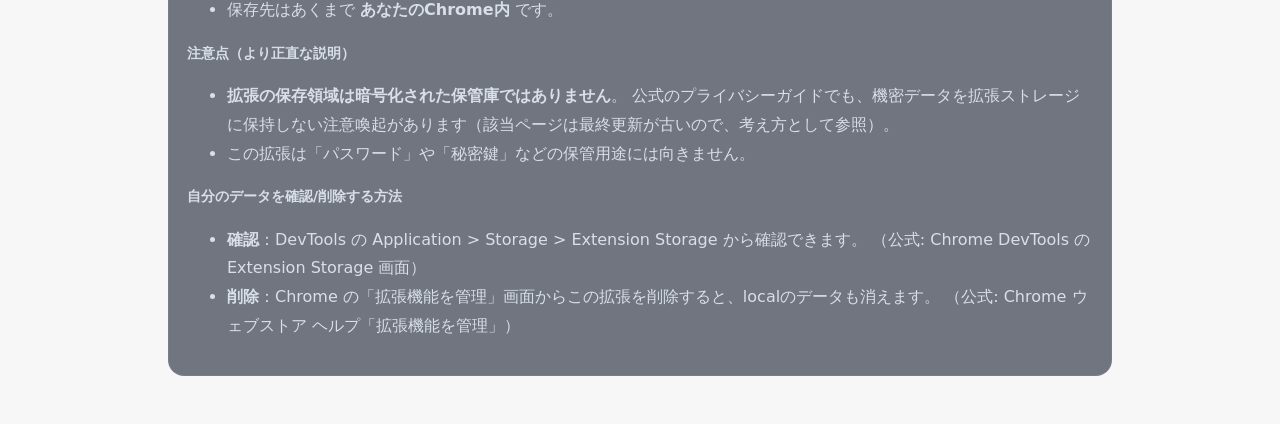
==== commit 3ecdf406: "📚 docs: チェックリストとMarkdownツールバーの説明をSPEC.mdとdocs.htmlに追加 - SPEC.mdに「タブ専用のMarkdown挿入ツールバー」セクションを追加（H1/H2" ====
--- a/extension/src/docs.html
+++ b/extension/src/docs.html
@@ -47,6 +47,10 @@
             タブで開いた画面では「編集」「プレビュー」を切り替えられます。
             編集は文字を書く画面、プレビューは見た目を確認する画面です。
           </p>
+          <p>
+            タブ画面の編集欄の上には Markdown 挿入ツールバー（H1/H2/箇条書き/番号/チェック/コード/Mermaid）があります。
+            ボタンを押すとカーソル位置や選択行にプレフィックスを付けたり、コード/mermaidを囲んだりできます。
+          </p>
         </section>
 
         <section>
@@ -58,6 +62,11 @@
           <p>
             さらに、箇条書きの行末でEnterを押すと、次の行に自動で「- 」が入るようにしています。
           </p>
+
+          <h3>チェックリスト</h3>
+          <pre><code>- [ ] やることA
+- [x] 済んだことB</code></pre>
+          <p>Enterで次行にも <code>- [ ] </code> が入ります（プレフィックスだけの行は終了）。プレビューではチェックボックスとして表示されます。</p>
         </section>
 
         <section>
--- a/extension/src/popup.css
+++ b/extension/src/popup.css
@@ -52,6 +52,7 @@
 
 .editor[data-theme="dark"] .preview {
   background: rgba(15, 23, 42, 0.78);
+  color: var(--color-text-dark);
 }
 
 body {
@@ -377,6 +378,19 @@
   margin-top: 0;
 }
 
+.preview .task-list-item {
+  list-style: none;
+  display: flex;
+  align-items: center;
+  gap: 10px;
+}
+
+.preview .task-list-item input[type="checkbox"] {
+  width: 16px;
+  height: 16px;
+  accent-color: rgba(37, 99, 235, 0.9);
+}
+
 .preview pre {
   background: #0f172a;
   color: #f8fafc;
--- a/extension/src/docs.css
+++ b/extension/src/docs.css
@@ -48,6 +48,21 @@
   background: rgba(15, 23, 42, 0.58);
   color: rgba(226, 232, 240, 0.92);
   line-height: 1.8;
+}
+
+.docs__notice {
+  margin: 0 0 14px;
+  padding: 10px 12px;
+  border-radius: 12px;
+  border: 1px solid rgba(148, 163, 184, 0.22);
+  background: rgba(2, 6, 23, 0.42);
+  color: rgba(226, 232, 240, 0.92);
+  font-size: 13px;
+}
+
+.docs__notice--error {
+  border-color: rgba(239, 68, 68, 0.35);
+  background: rgba(239, 68, 68, 0.08);
 }
 
 .docs__content h2 {
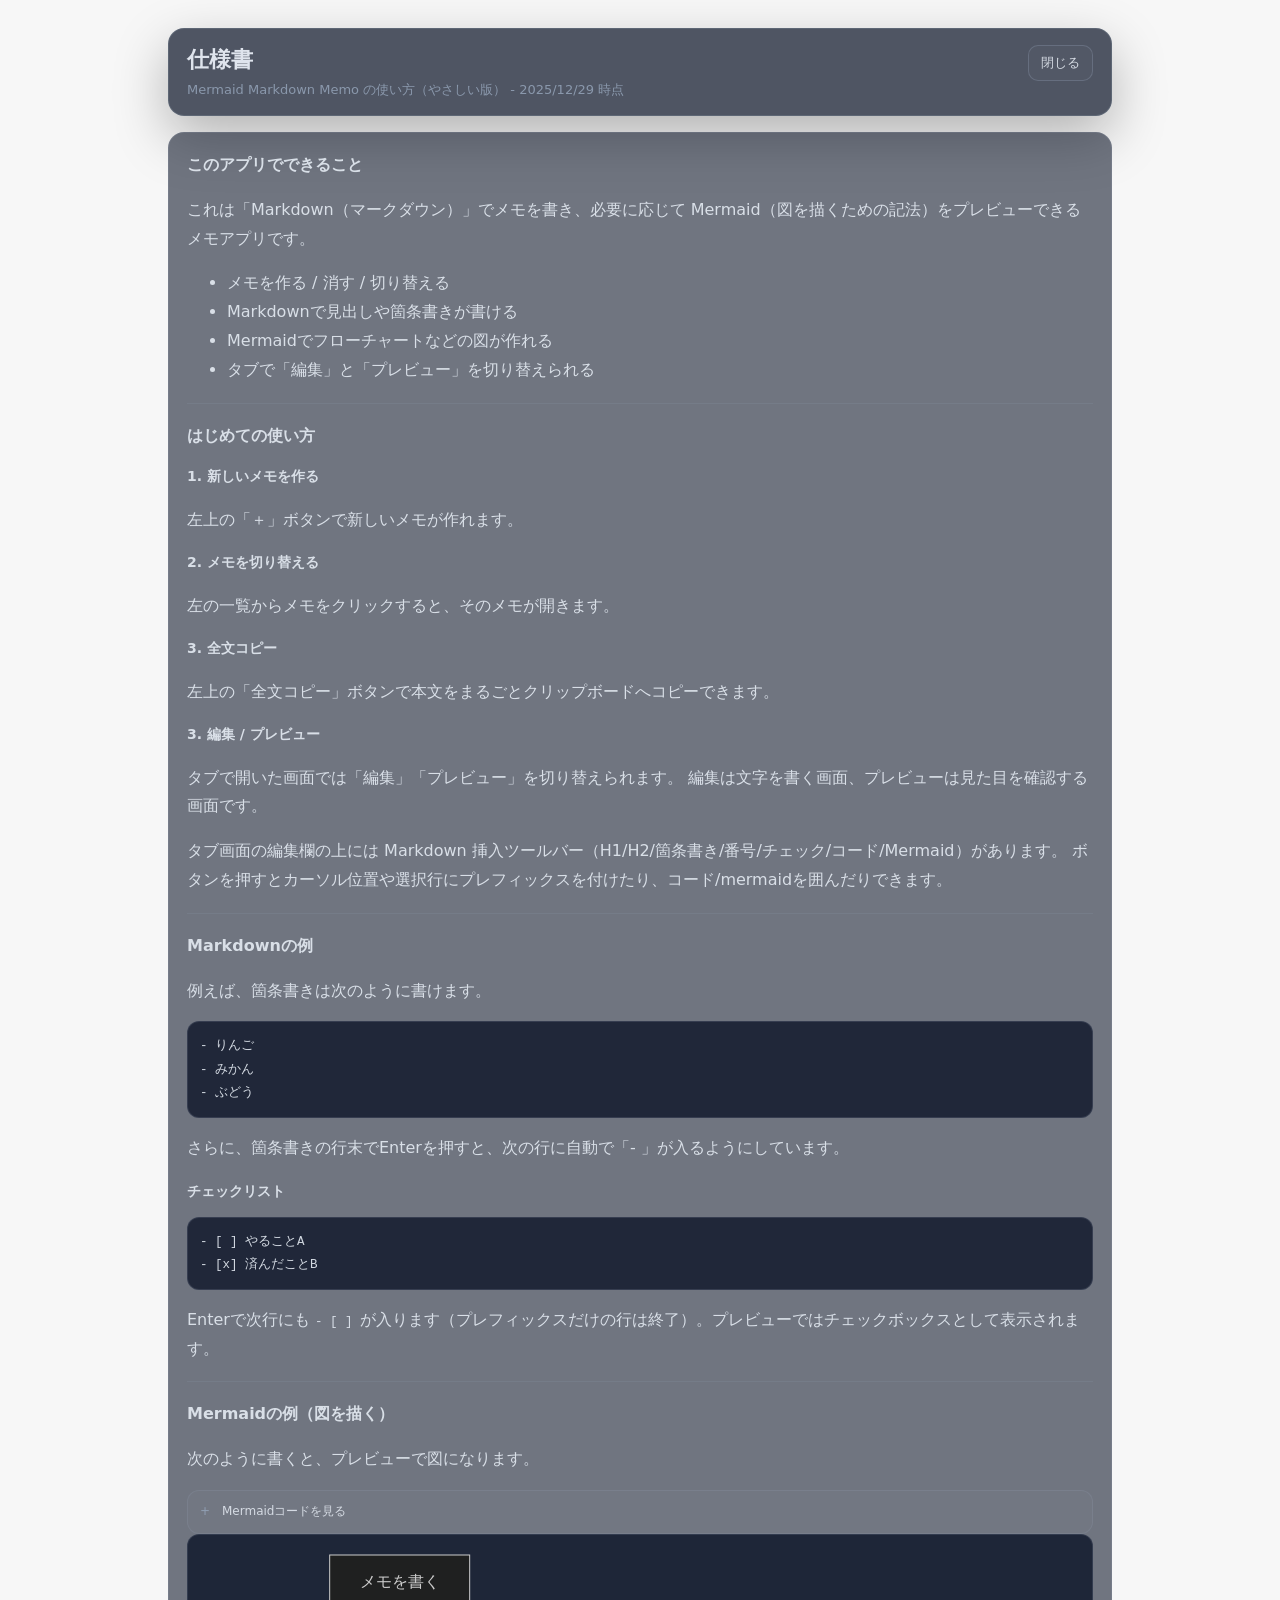
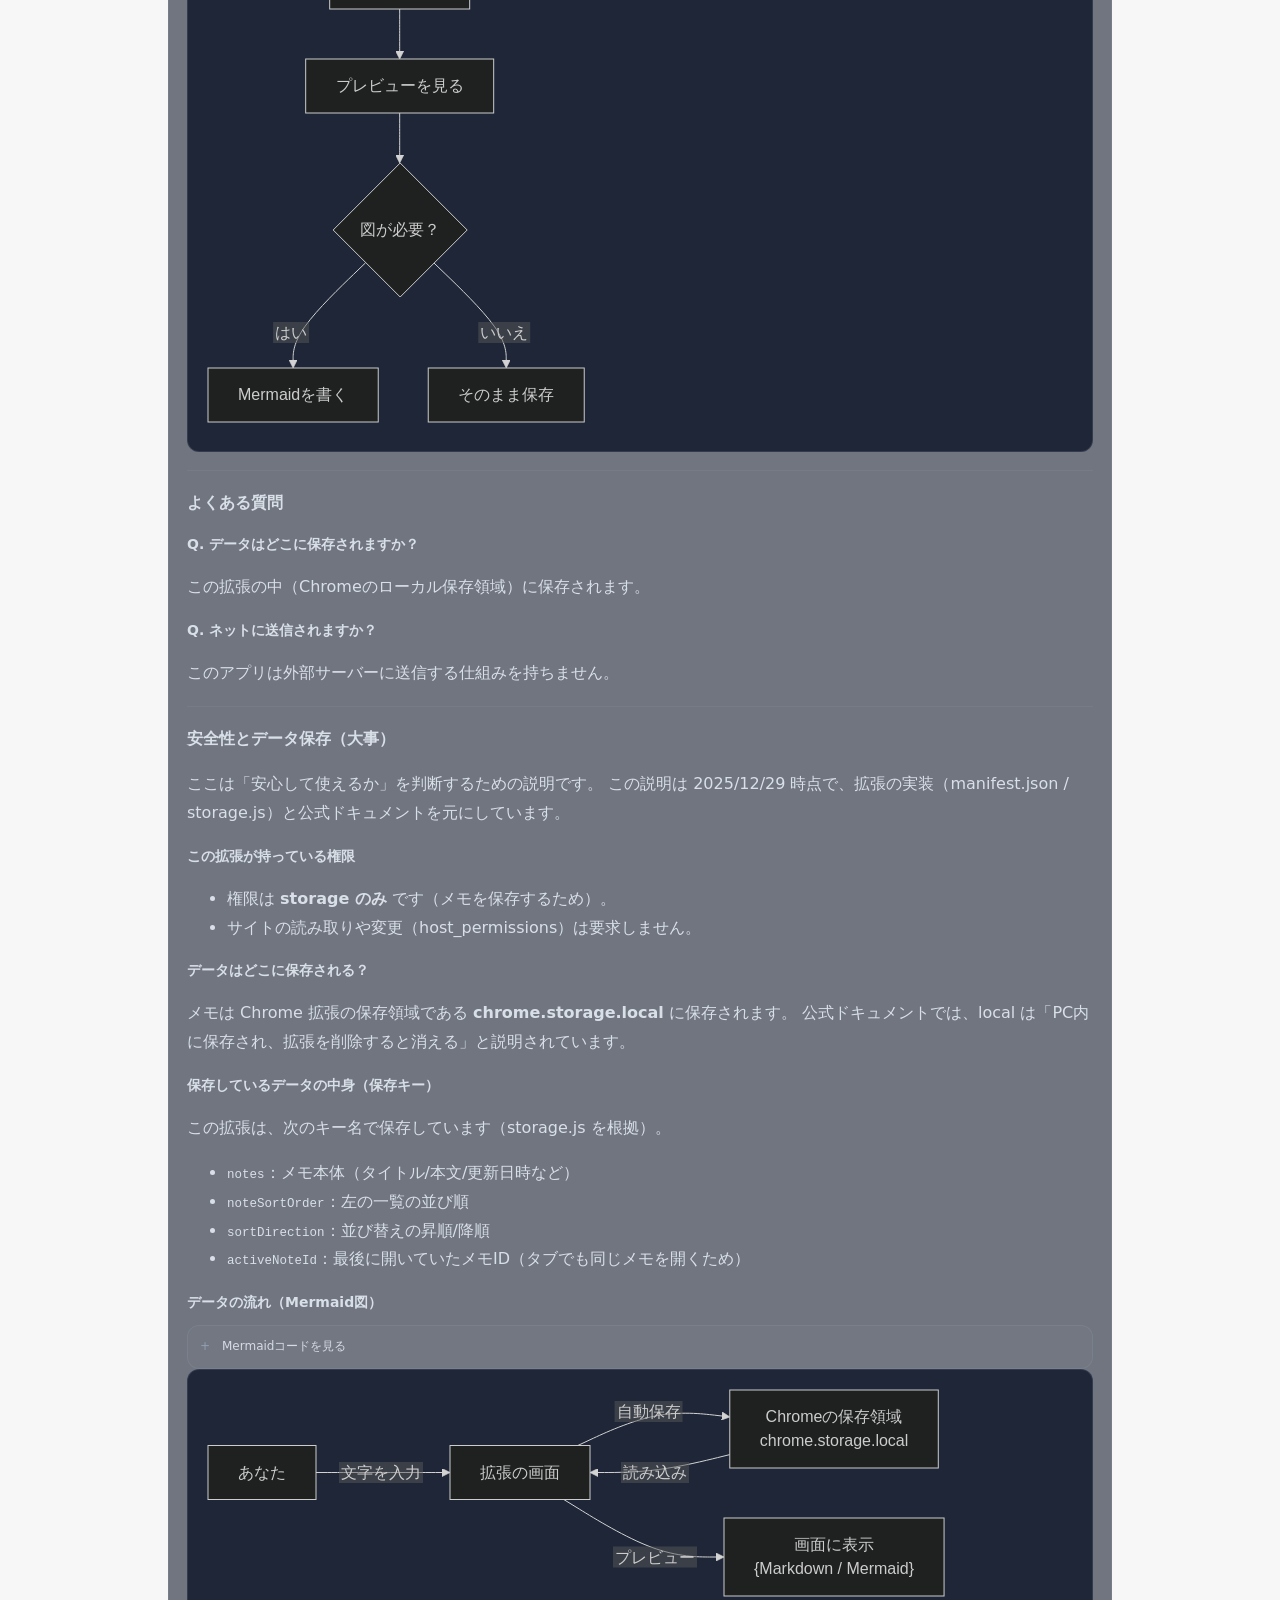
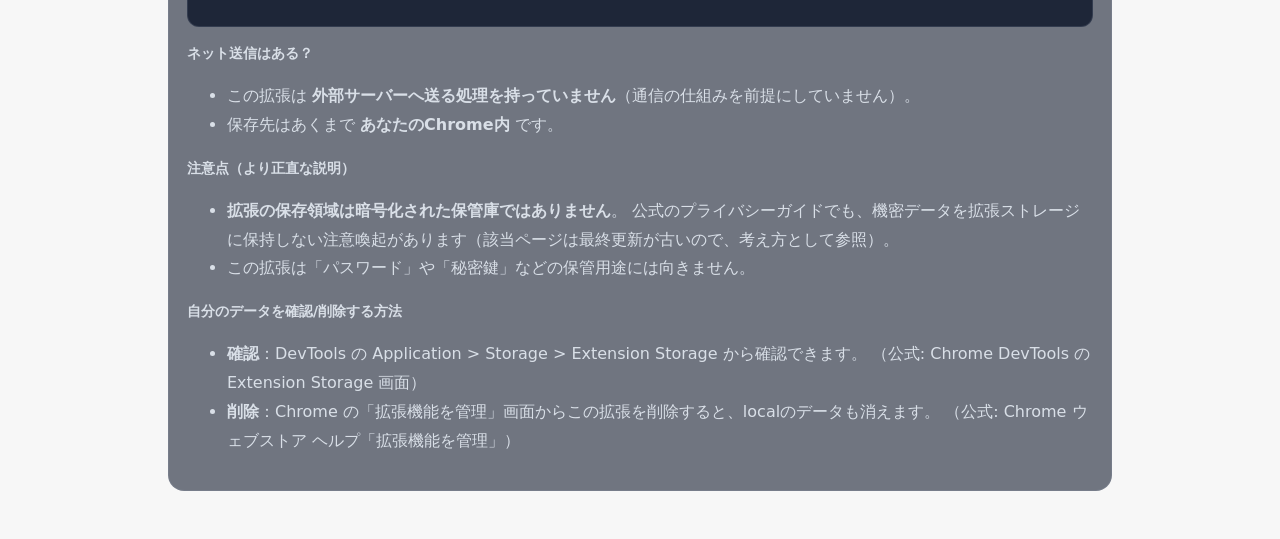
==== commit 969610ae: "📚 docs: 全文コピー機能の説明をSPEC.mdとdocs.htmlに追加 - SPEC.mdの「サイドバー」セクションに「全文コピー」ボタンの説明を追加 - docs.htmlの「はじめての使い" ====
--- a/extension/src/docs.html
+++ b/extension/src/docs.html
@@ -35,12 +35,15 @@
         </section>
 
         <section>
-          <h2>基本の使い方</h2>
+          <h2>はじめての使い方</h2>
           <h3>1. 新しいメモを作る</h3>
           <p>左上の「＋」ボタンで新しいメモが作れます。</p>
 
           <h3>2. メモを切り替える</h3>
           <p>左の一覧からメモをクリックすると、そのメモが開きます。</p>
+
+          <h3>3. 全文コピー</h3>
+          <p>左上の「全文コピー」ボタンで本文をまるごとクリップボードへコピーできます。</p>
 
           <h3>3. 編集 / プレビュー</h3>
           <p>
@@ -126,6 +129,7 @@
             <li><code>notes</code>：メモ本体（タイトル/本文/更新日時など）</li>
             <li><code>noteSortOrder</code>：左の一覧の並び順</li>
             <li><code>sortDirection</code>：並び替えの昇順/降順</li>
+            <li><code>activeNoteId</code>：最後に開いていたメモID（タブでも同じメモを開くため）</li>
           </ul>
 
           <h3>データの流れ（Mermaid図）</h3>
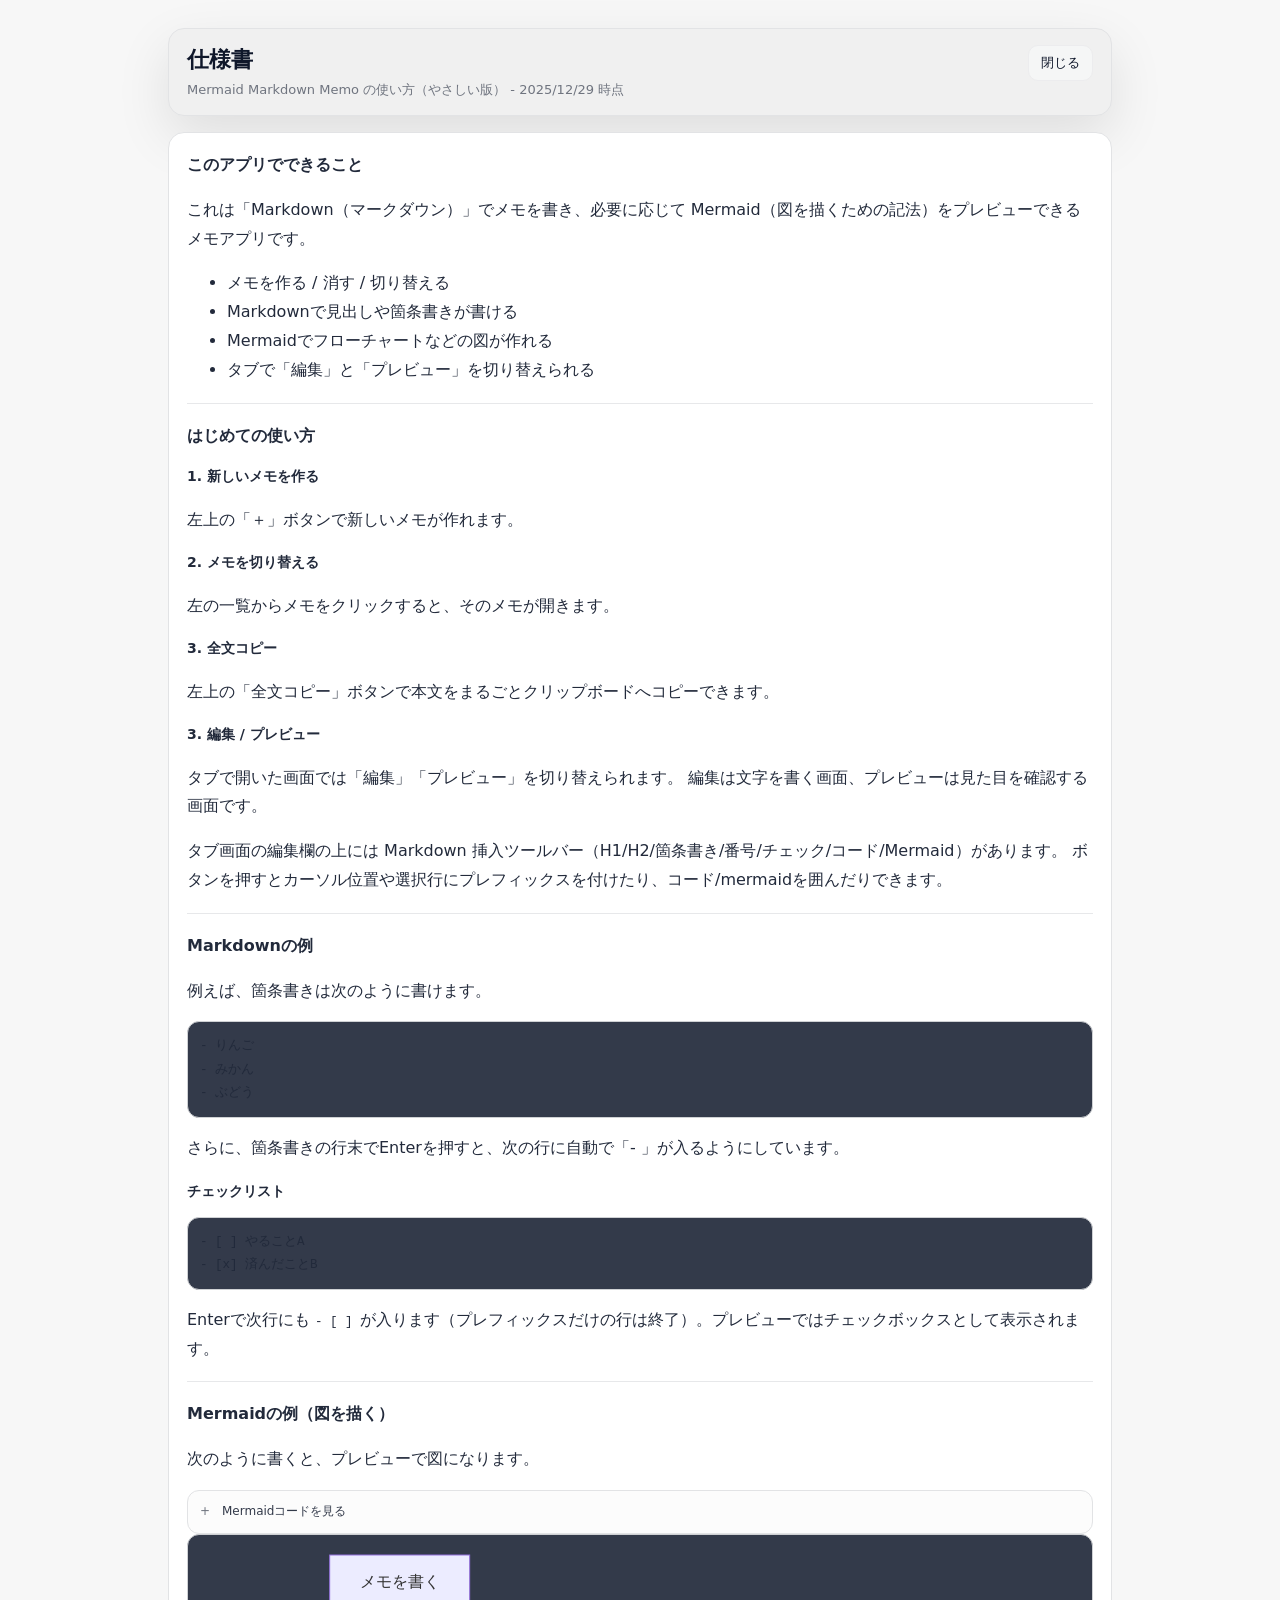
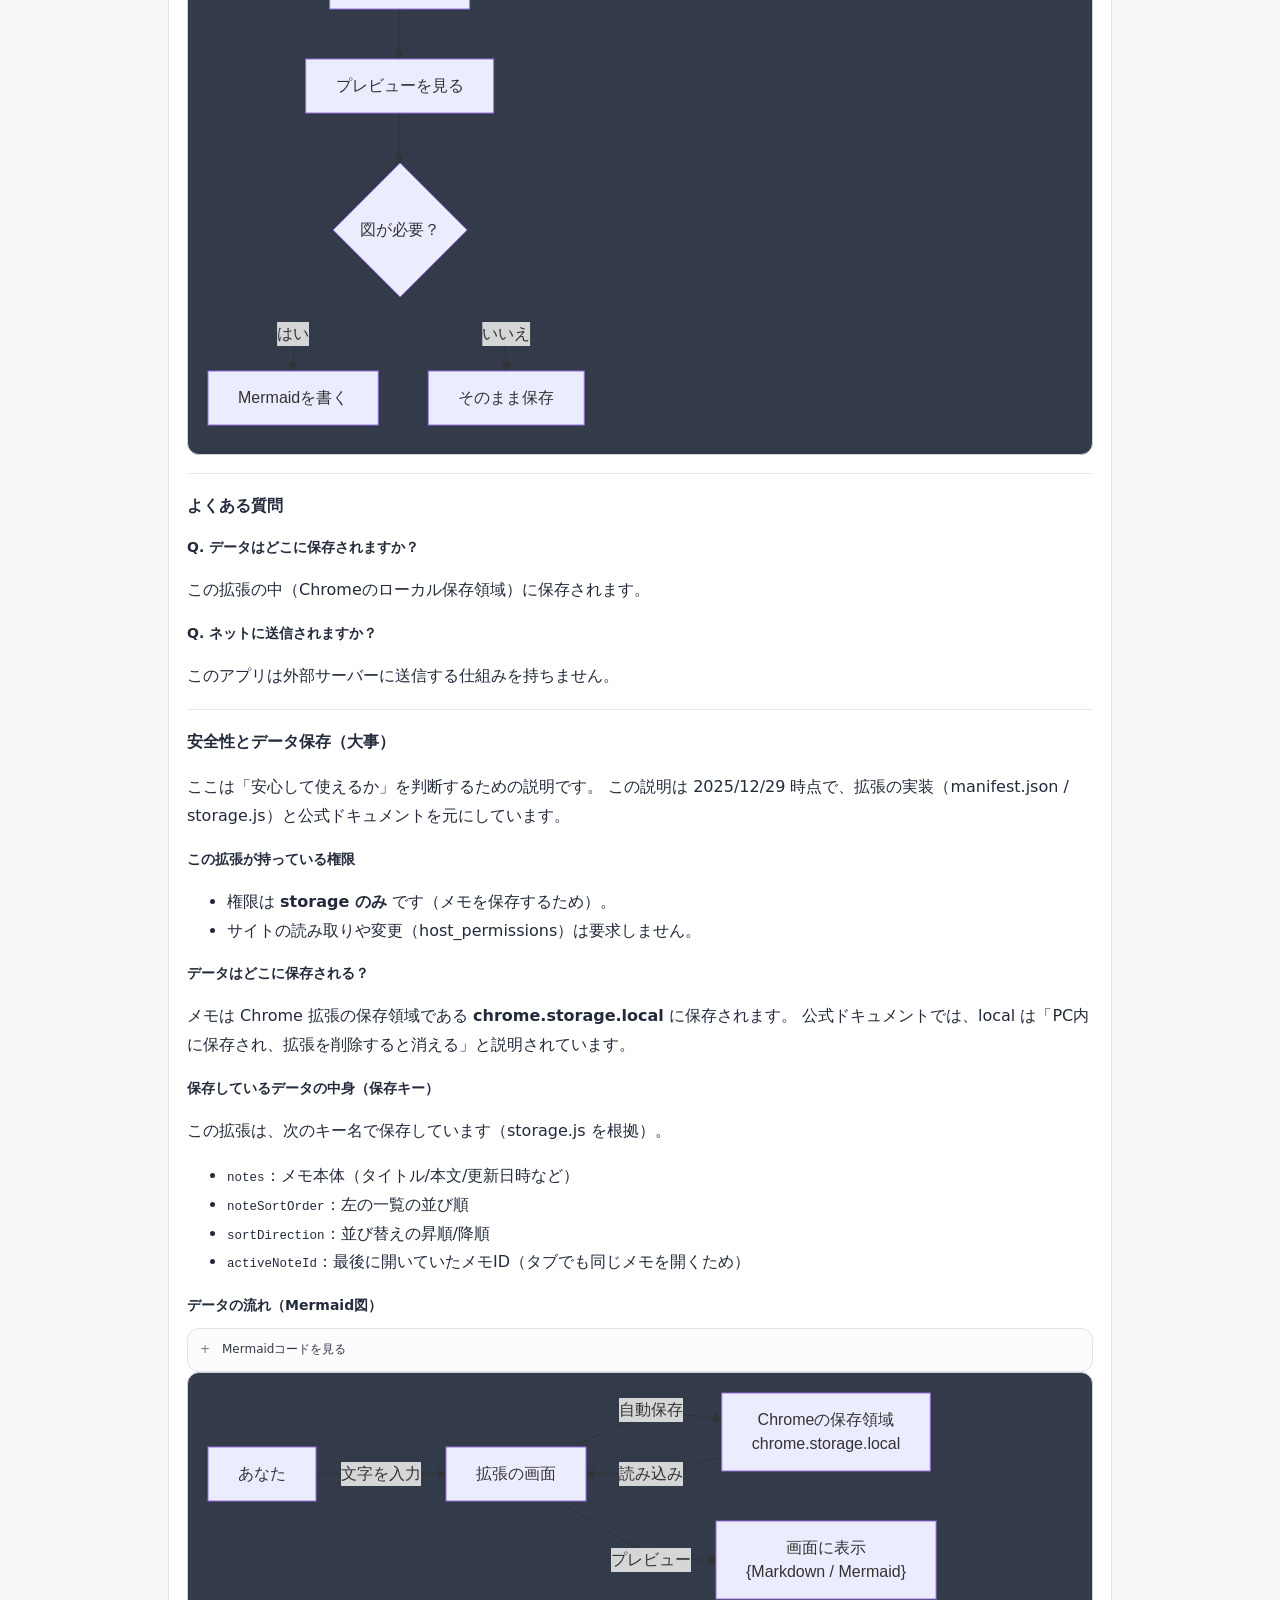
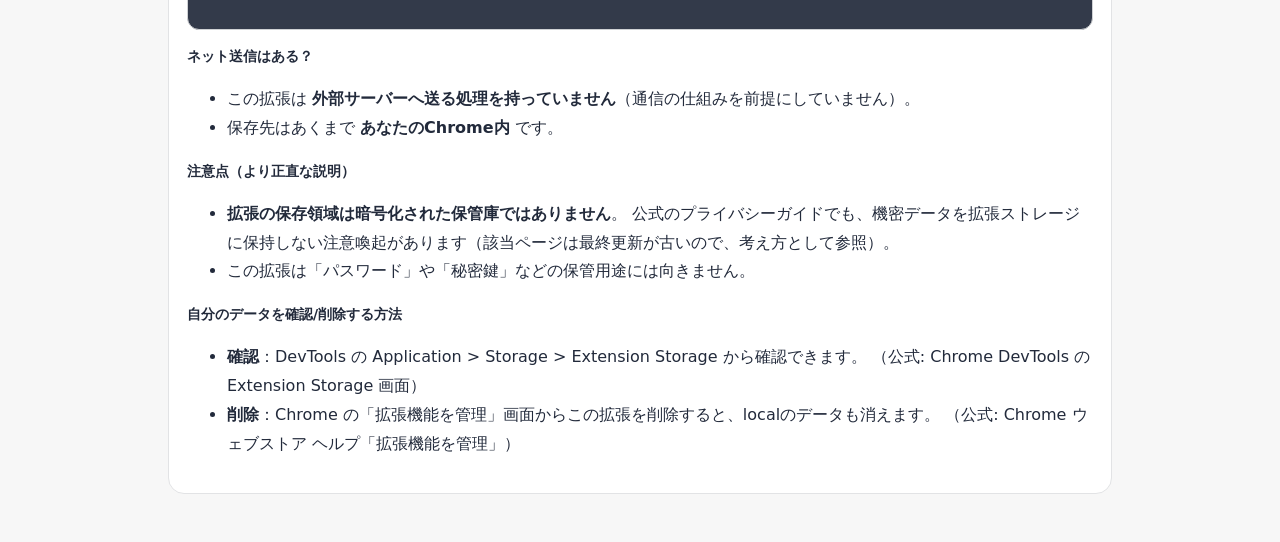
==== commit ec878fa6: "refactor: unify theme system with single-source-of-truth architecture Add design token architecture " ====
--- a/extension/src/docs.html
+++ b/extension/src/docs.html
@@ -4,6 +4,7 @@
     <meta charset="UTF-8" />
     <meta name="viewport" content="width=device-width, initial-scale=1.0" />
     <title>仕様書 | Mermaid Markdown Memo</title>
+    <link rel="stylesheet" href="themes.css" />
     <link rel="stylesheet" href="popup.css" />
     <link rel="stylesheet" href="docs.css" />
   </head>
--- a/extension/src/themes.css
+++ b/extension/src/themes.css
@@ -0,0 +1,194 @@
+/* =================================================================
+   Mermaid Markdown Memo - Theme Styles
+
+   CSS変数の実際の値は theme.js + color-engine.js が
+   全テーマ共通で自動派生して :root にインライン適用する。
+
+   ここには以下のみを配置する:
+   1. :root の Light テーマフォールバック（JS 読み込み前の初期表示用）
+   2. テーマセレクタ等のコンポーネントスタイル
+   ================================================================= */
+
+/* -----------------------------------------------------------------
+   1. Light Theme Fallback (JS 読み込み前のちらつき防止)
+   ----------------------------------------------------------------- */
+:root {
+  --bg-primary: #ffffff;
+  --bg-secondary: #f7f7f7;
+  --bg-tertiary: #f0f0f0;
+  --bg-sidebar: #ffffff;
+  --bg-sidebar-header: linear-gradient(135deg, #b3b3b3, #d9d9d9);
+  --bg-input: #f2f2f2;
+  --bg-textarea: #f7f7f7;
+  --bg-hover: #dce6f8;
+  --bg-button: #e2eaf8;
+  --bg-button-hover: #c9d7f1;
+  --bg-code: #0f172a;
+  --bg-preview: #ffffff;
+  --text-primary: #0f172a;
+  --text-secondary: #6b7a8d;
+  --text-muted: #8c96a5;
+  --text-inverse: #000000;
+  --border-color: #e0e2e6;
+  --border-color-light: #eceef1;
+  --border-color-input: #c0c5cd;
+  --accent-color: #2563eb;
+  --accent-soft: #e2eaf8;
+  --accent-hover: #1a4fcc;
+  --danger-color: #ef4444;
+  --success-color: #22c55e;
+  --shadow: 0 24px 50px rgba(0,0,0,0.12);
+  --shadow-soft: 0 10px 28px rgba(0,0,0,0.06);
+  --icon-color: #596579;
+  --icon-hover-color: #ef4444;
+  --icon-hover-bg: #e4e6ea;
+  --btn-ghost-hover-bg: #e4e6ea;
+  --btn-copy-bg: #f2f3f4;
+  --btn-copy-text: #3d4a5c;
+  --btn-copy-border: #dce0e5;
+  --bg-code-block: #e2e5e9;
+  --border-code-block: #ccd0d6;
+  --text-code-block: #f8fafc;
+  --bg-overlay: rgba(0, 0, 0, 0.55);
+  --bg-modal: #f2f3f4;
+  --bg-modal-border: #c0c5cd;
+  --shadow-heavy: 0 24px 70px rgba(0,0,0,0.2);
+  --bg-toolbar: #f0f1f2;
+  --border-toolbar: #c0c5cd;
+  --bg-segmented: #f7f7f7;
+  --border-segmented: #c0c5cd;
+  --text-segmented: #0f172a;
+  --bg-segmented-active: #d6e1f5;
+  --status-idle: #8c96a5;
+  --status-saving: #2563eb;
+  --status-saved: #22c55e;
+  --bg-button-subtle: #f7f8f9;
+  --bg-button-default: #e6e8eb;
+  --text-button-default: #0f172a;
+  --text-button-on-accent: #ffffff;
+  --bg-docs-header: #f0f0f0;
+  --bg-docs-content: #ffffff;
+  --bg-docs-notice: #f7f7f7;
+  --bg-docs-details: #fbfbfb;
+  --bg-docs-error: #fdf0f0;
+  --border-docs-error: #f3b3b3;
+  --text-docs-heading: #0f172a;
+  --text-docs-body: #1e2a3a;
+  --text-docs-muted: #97a0ad;
+  --text-docs-summary: #3d4a5c;
+  --border-docs: #e8eaed;
+  --border-docs-section: #eceef1;
+  --shadow-docs: 0 20px 54px rgba(0,0,0,0.1);
+  --shadow-inset: rgba(0, 0, 0, 0.04);
+  --text-info: #8c96a5;
+  --border-toolbar-btn: #ccd0d6;
+  --text-toolbar-btn: #0f172a;
+  --checkbox-accent: #2563eb;
+}
+
+/* -----------------------------------------------------------------
+   2. Theme Selector Component Styles
+   ----------------------------------------------------------------- */
+.theme-selector {
+  position: relative;
+}
+
+.theme-selector__button {
+  border: 1px solid var(--border-color-light);
+  background: var(--bg-button-subtle);
+  color: var(--text-inverse);
+  border-radius: 999px;
+  padding: 7px 10px;
+  font-size: 12px;
+  font-weight: 600;
+  cursor: pointer;
+  display: flex;
+  align-items: center;
+  gap: 6px;
+  transition: background 0.2s ease, border-color 0.2s ease;
+}
+
+.theme-selector__button:hover {
+  background: var(--btn-ghost-hover-bg);
+  border-color: var(--border-color-input);
+}
+
+.theme-selector__dropdown {
+  position: absolute;
+  top: calc(100% + 6px);
+  right: 0;
+  min-width: 160px;
+  background: var(--bg-secondary);
+  border: 1px solid var(--border-color);
+  border-radius: 12px;
+  box-shadow: var(--shadow-soft);
+  padding: 6px;
+  z-index: 100;
+  opacity: 0;
+  visibility: hidden;
+  transform: translateY(-8px);
+  transition: opacity 0.2s ease, visibility 0.2s ease, transform 0.2s ease;
+}
+
+.theme-selector__dropdown[data-open="true"] {
+  opacity: 1;
+  visibility: visible;
+  transform: translateY(0);
+}
+
+.theme-selector__option {
+  display: flex;
+  align-items: center;
+  gap: 10px;
+  width: 100%;
+  padding: 10px 12px;
+  border: none;
+  background: transparent;
+  color: var(--text-primary);
+  font-size: 13px;
+  text-align: left;
+  cursor: pointer;
+  border-radius: 8px;
+  transition: background 0.15s ease;
+}
+
+.theme-selector__option:hover {
+  background: var(--bg-hover);
+}
+
+.theme-selector__option[aria-selected="true"] {
+  background: var(--accent-soft);
+  font-weight: 600;
+}
+
+.theme-selector__swatch {
+  width: 16px;
+  height: 16px;
+  border-radius: 50%;
+  border: 2px solid var(--border-color);
+  flex-shrink: 0;
+}
+
+.theme-selector__swatch--light {
+  background: linear-gradient(135deg, #ffffff 50%, #f5f5f5 50%);
+}
+
+.theme-selector__swatch--dark {
+  background: linear-gradient(135deg, #1e1e1e 50%, #2d2d2d 50%);
+}
+
+.theme-selector__swatch--solarized-light {
+  background: linear-gradient(135deg, #fdf6e3 50%, #eee8d5 50%);
+}
+
+.theme-selector__swatch--nord {
+  background: linear-gradient(135deg, #2e3440 50%, #88c0d0 50%);
+}
+
+.theme-selector__swatch--dracula {
+  background: linear-gradient(135deg, #282a36 50%, #bd93f9 50%);
+}
+
+.theme-selector__swatch--custom {
+  background: conic-gradient(#ff0000, #ff8800, #ffff00, #00ff00, #0088ff, #8800ff, #ff0000);
+}
--- a/extension/src/popup.css
+++ b/extension/src/popup.css
@@ -1,66 +1,13 @@
-:root {
-  color-scheme: light dark;
-  --color-bg: #f7f7f7;
-  --color-bg-dark: #1e1e1e;
-  --color-sidebar: #ffffff;
-  --color-sidebar-dark: #161b22;
-  --color-border: rgba(15, 23, 42, 0.08);
-  --color-border-dark: rgba(148, 163, 184, 0.24);
-  --color-primary: #2563eb;
-  --color-primary-soft: rgba(37, 99, 235, 0.12);
-  --color-danger: #ef4444;
-  --color-text: #0f172a;
-  --color-text-muted: #64748b;
-  --color-text-dark: #e2e8f0;
-  --shadow: 0 24px 50px rgba(15, 23, 42, 0.16);
-}
-
-.editor[data-theme="dark"] .pill-button {
-  background: rgba(59, 130, 246, 0.24);
-  color: var(--color-text-dark);
-}
-
-.editor[data-theme="dark"] .pill-button:hover {
-  background: rgba(59, 130, 246, 0.32);
-}
-
-.editor[data-theme="dark"] .icon-button {
-  color: rgba(226, 232, 240, 0.85);
-}
-
-.editor[data-theme="dark"] .icon-button:hover {
-  background: rgba(96, 165, 250, 0.14);
-  color: #f87171;
-}
-
-.editor[data-theme="dark"] .editor__title-input {
-  background: rgba(15, 23, 42, 0.65);
-  border-color: rgba(148, 163, 184, 0.35);
-  color: var(--color-text-dark);
-}
-
-.editor[data-theme="dark"] .editor__textarea {
-  background: rgba(15, 23, 42, 0.6);
-  color: var(--color-text-dark);
-}
-
-.editor[data-theme="dark"] .editor__meta,
-.editor[data-theme="dark"] .editor__status,
-.editor[data-theme="dark"] .note-list__meta {
-  color: rgba(148, 163, 184, 0.8);
-}
-
-.editor[data-theme="dark"] .preview {
-  background: rgba(15, 23, 42, 0.78);
-  color: var(--color-text-dark);
-}
+/* CSS変数は themes.css で定義 */
+
+/* テーマ別スタイルはthemes.cssのCSS変数で管理 */
 
 body {
   margin: 0;
   font-family: "Noto Sans JP", system-ui, -apple-system, BlinkMacSystemFont, "Segoe UI",
     sans-serif;
-  background: var(--color-bg);
-  color: var(--color-text);
+  background: var(--bg-secondary);
+  color: var(--text-primary);
   min-width: 720px;
   min-height: 480px;
 }
@@ -69,60 +16,44 @@
   box-sizing: border-box;
 }
 
-@media (prefers-color-scheme: dark) {
-  body {
-    background: var(--color-bg-dark);
-  }
-}
+/* テーマはthemes.cssのCSS変数で管理 */
 
 .app {
   display: grid;
   grid-template-columns: 320px 1fr;
   height: 100vh;
-  background: var(--color-bg);
+  background: var(--bg-secondary);
 }
 
 .sidebar {
-  background: var(--color-sidebar);
-  border-right: 1px solid var(--color-border);
+  background: var(--bg-sidebar);
+  border-right: 1px solid var(--border-color);
   display: flex;
   flex-direction: column;
   padding: 20px;
   gap: 16px;
 }
 
-@media (prefers-color-scheme: dark) {
-  .sidebar {
-    background: var(--color-sidebar-dark);
-    border-color: var(--color-border-dark);
-  }
-}
-
-.sidebar[data-theme="dark"] {
-  background: #0b1120;
-  border-color: var(--color-border-dark);
-}
-
-.sidebar[data-theme="dark"] .sidebar__subtitle {
-  color: rgba(148, 163, 184, 0.75);
-}
-
-.sidebar[data-theme="dark"] .badge {
-  background: rgba(59, 130, 246, 0.26);
-  color: var(--color-text-dark);
-}
-
-.sidebar[data-theme="dark"] .note-list__item {
-  border-color: rgba(148, 163, 184, 0.14);
-}
-
-.sidebar[data-theme="dark"] .note-list__item:hover,
-.sidebar[data-theme="dark"] .note-list__item--active {
-  background: rgba(96, 165, 250, 0.18);
-}
-
-.sidebar[data-theme="dark"] .note-list__title {
-  color: var(--color-text-dark);
+.sidebar__subtitle {
+  color: var(--text-muted);
+}
+
+.badge {
+  background: var(--accent-soft);
+  color: var(--text-primary);
+}
+
+.note-list__item {
+  border-color: var(--border-color-light);
+}
+
+.note-list__item:hover,
+.note-list__item--active {
+  background: var(--bg-hover);
+}
+
+.note-list__title {
+  color: var(--text-primary);
 }
 
 .sidebar__header {
@@ -131,10 +62,10 @@
   justify-content: space-between;
   gap: 12px;
   padding: 10px 12px;
-  border: 1px solid rgba(148, 163, 184, 0.12);
+  border: 1px solid var(--border-color-light);
   border-radius: 14px;
-  background: linear-gradient(135deg, rgba(15, 23, 42, 0.72), rgba(15, 23, 42, 0.54));
-  box-shadow: 0 10px 28px rgba(0, 0, 0, 0.22);
+  background: var(--bg-sidebar-header);
+  box-shadow: var(--shadow-soft);
 }
 
 .sidebar__header-actions {
@@ -145,9 +76,9 @@
 }
 
 .docs-button {
-  border: 1px solid rgba(148, 163, 184, 0.26);
-  background: rgba(255, 255, 255, 0.04);
-  color: rgba(226, 232, 240, 0.92);
+  border: 1px solid var(--border-color-light);
+  background: var(--bg-button-subtle);
+  color: var(--text-inverse);
   border-radius: 999px;
   padding: 7px 10px;
   font-size: 12px;
@@ -158,8 +89,8 @@
 }
 
 .docs-button:hover {
-  background: rgba(148, 163, 184, 0.14);
-  border-color: rgba(148, 163, 184, 0.5);
+  background: var(--btn-ghost-hover-bg);
+  border-color: var(--border-color-input);
 }
 
 .docs-button:active {
@@ -182,12 +113,14 @@
 .sidebar__title {
   font-size: 20px;
   letter-spacing: 0.01em;
+  color: var(--text-inverse);
 }
 
 .sidebar__subtitle {
   margin: 0;
   font-size: 12px;
-  color: rgba(148, 163, 184, 0.78);
+  color: var(--text-inverse);
+  opacity: 0.7;
 }
 
 .note-list__item {
@@ -195,7 +128,7 @@
   flex-direction: column;
   gap: 6px;
   padding: 14px 18px;
-  border-bottom: 1px solid rgba(148, 163, 184, 0.18);
+  border-bottom: 1px solid var(--border-color-light);
   cursor: pointer;
   transition: background 0.2s ease;
   user-select: none;
@@ -204,7 +137,7 @@
 
 .note-list__item:hover,
 .note-list__item--active {
-  background: rgba(37, 99, 235, 0.18);
+  background: var(--bg-hover);
 }
 
 .note-list__item--dragging {
@@ -215,7 +148,7 @@
   font-size: 15px;
   font-weight: 600;
   margin: 0;
-  color: var(--color-text);
+  color: var(--text-primary);
   white-space: nowrap;
   overflow: hidden;
   text-overflow: ellipsis;
@@ -224,7 +157,7 @@
 
 .note-list__meta {
   font-size: 12px;
-  color: var(--color-text-muted);
+  color: var(--text-secondary);
 }
 
 .note-list__footer {
@@ -240,14 +173,14 @@
   background: transparent;
   padding: 4px;
   border-radius: 6px;
-  color: rgba(100, 116, 139, 0.9);
+  color: var(--text-muted);
   cursor: pointer;
   transition: background 0.2s ease, color 0.2s ease;
 }
 
 .note-list__delete:hover {
-  background: rgba(100, 116, 139, 0.12);
-  color: #ef4444;
+  background: var(--icon-hover-bg);
+  color: var(--danger-color);
 }
 
 .note-list__delete svg {
@@ -260,14 +193,91 @@
   height: 100%;
   padding: 28px 32px;
   gap: 18px;
-  background: var(--color-sidebar);
-}
-
-@media (prefers-color-scheme: dark) {
-  .editor {
-    background: #111827;
-  }
-}
+  background: var(--bg-primary);
+}
+
+.editor__content {
+  display: flex;
+  flex-direction: column;
+  flex: 1;
+  min-height: 0;
+  gap: 18px;
+}
+
+.empty-state {
+  flex: 1;
+  display: grid;
+  place-items: center;
+  padding: 18px;
+  min-height: 0;
+}
+
+.empty-state__card {
+  width: min(560px, 100%);
+  border: 1px solid var(--border-color);
+  border-radius: 18px;
+  padding: 22px 22px 20px;
+  background: var(--bg-tertiary);
+  box-shadow: var(--shadow-soft);
+  text-align: center;
+}
+
+.empty-state__icon {
+  width: 56px;
+  height: 56px;
+  border-radius: 16px;
+  margin: 0 auto 12px;
+  display: grid;
+  place-items: center;
+  background: var(--accent-soft);
+  color: var(--accent-color);
+}
+
+.empty-state__title {
+  margin: 0;
+  font-size: 18px;
+  font-weight: 800;
+  letter-spacing: 0.01em;
+  color: var(--text-primary);
+}
+
+.empty-state__text {
+  margin: 10px 0 0;
+  font-size: 13px;
+  color: var(--text-secondary);
+  line-height: 1.6;
+}
+
+.empty-state__actions {
+  margin-top: 16px;
+  display: flex;
+  justify-content: center;
+  gap: 10px;
+  flex-wrap: wrap;
+}
+
+.empty-state__secondary {
+  border: 1px solid var(--border-color);
+  background: var(--bg-primary);
+  color: var(--text-primary);
+  border-radius: 999px;
+  padding: 10px 16px;
+  font-size: 13px;
+  font-weight: 700;
+  cursor: pointer;
+  transition: background 0.2s ease, border-color 0.2s ease, transform 0.1s ease;
+}
+
+.empty-state__secondary:hover {
+  background: var(--bg-hover);
+  border-color: var(--border-color-input);
+}
+
+.empty-state__secondary:active {
+  transform: translateY(1px);
+}
+
+/* テーマはthemes.cssのCSS変数で管理 */
 
 .editor__header {
   display: flex;
@@ -290,22 +300,23 @@
   width: 100%;
   font-size: 22px;
   padding: 12px 16px;
-  border: 1px solid rgba(148, 163, 184, 0.4);
+  border: 1px solid var(--border-color-input);
   border-radius: 12px;
-  background: rgba(255, 255, 255, 0.85);
-  box-shadow: inset 0 1px 2px rgba(15, 23, 42, 0.04);
+  background: var(--bg-input);
+  color: var(--text-primary);
+  box-shadow: inset 0 1px 2px var(--shadow-inset);
   transition: border-color 0.2s ease, box-shadow 0.2s ease;
 }
 
 .editor__title-input:focus {
   outline: none;
-  border-color: var(--color-primary);
-  box-shadow: 0 0 0 3px rgba(37, 99, 235, 0.18);
+  border-color: var(--accent-color);
+  box-shadow: 0 0 0 3px var(--accent-soft);
 }
 
 .editor__meta {
   font-size: 12px;
-  color: var(--color-text-muted);
+  color: var(--text-secondary);
 }
 
 .editor__actions {
@@ -317,9 +328,9 @@
 }
 
 .button--ghost {
-  border: 1px solid rgba(148, 163, 184, 0.3);
-  background: rgba(255, 255, 255, 0.02);
-  color: rgba(226, 232, 240, 0.9);
+  border: 1px solid var(--border-color);
+  background: var(--bg-button-subtle);
+  color: var(--text-primary);
   border-radius: 10px;
   padding: 8px 12px;
   font-size: 13px;
@@ -328,8 +339,8 @@
 }
 
 .button--ghost:hover {
-  background: rgba(148, 163, 184, 0.12);
-  border-color: rgba(148, 163, 184, 0.5);
+  background: var(--btn-ghost-hover-bg);
+  border-color: var(--border-color-input);
 }
 
 .button--ghost:active {
@@ -339,37 +350,34 @@
 .editor__textarea {
   width: 100%;
   flex: 1;
-  border: 1px solid rgba(148, 163, 184, 0.35);
+  border: 1px solid var(--border-color-input);
   border-radius: 16px;
   padding: 18px;
   resize: none;
   font-family: "JetBrains Mono", "SFMono-Regular", Consolas, monospace;
   font-size: 14px;
   line-height: 1.5;
-  background: rgba(248, 250, 252, 0.9);
+  tab-size: 4;
+  -moz-tab-size: 4;
+  background: var(--bg-textarea);
+  color: var(--text-primary);
   transition: border-color 0.2s ease, box-shadow 0.2s ease;
 }
 
 .editor__textarea:focus {
   outline: none;
-  border-color: var(--color-primary);
-  box-shadow: 0 0 0 3px rgba(37, 99, 235, 0.14);
+  border-color: var(--accent-color);
+  box-shadow: 0 0 0 3px var(--accent-soft);
 }
 
 .preview {
-  border: 1px solid rgba(148, 163, 184, 0.35);
+  border: 1px solid var(--border-color-input);
   border-radius: 16px;
   padding: 18px 20px;
   overflow-y: auto;
-  background: #ffffff;
-  box-shadow: inset 0 1px 1px rgba(15, 23, 42, 0.05);
-}
-
-@media (prefers-color-scheme: dark) {
-  .preview {
-    background: rgba(15, 23, 42, 0.85);
-    border-color: var(--color-border-dark);
-  }
+  background: var(--bg-preview);
+  color: var(--text-primary);
+  box-shadow: inset 0 1px 1px var(--shadow-inset);
 }
 
 .preview h1,
@@ -388,12 +396,12 @@
 .preview .task-list-item input[type="checkbox"] {
   width: 16px;
   height: 16px;
-  accent-color: rgba(37, 99, 235, 0.9);
+  accent-color: var(--accent-color);
 }
 
 .preview pre {
-  background: #0f172a;
-  color: #f8fafc;
+  background: var(--bg-code);
+  color: var(--text-code-block);
   padding: 12px;
   border-radius: 6px;
   overflow-x: auto;
@@ -409,8 +417,8 @@
   padding: 8px 12px;
   font-size: 14px;
   cursor: pointer;
-  background: #e5e7eb;
-  color: #1f2933;
+  background: var(--bg-button-default);
+  color: var(--text-button-default);
   transition: transform 0.1s ease, box-shadow 0.2s ease;
 }
 
@@ -425,13 +433,13 @@
 }
 
 .button--primary {
-  background: var(--color-primary);
-  color: #ffffff;
+  background: var(--accent-color);
+  color: var(--text-button-on-accent);
 }
 
 .button--danger {
-  background: var(--color-danger);
-  color: #ffffff;
+  background: var(--danger-color);
+  color: var(--text-button-on-accent);
 }
 
 .pill-button {
@@ -440,27 +448,22 @@
   padding: 10px 20px;
   font-size: 13px;
   font-weight: 600;
-  background: rgba(37, 99, 235, 0.12);
-  color: var(--color-primary);
+  background: var(--bg-button);
+  color: var(--accent-color);
   cursor: pointer;
   transition: background 0.2s ease, color 0.2s ease, transform 0.1s ease;
 }
 
-.editor[data-theme="dark"] .pill-button {
-  background: rgba(59, 130, 246, 0.24);
-  color: var(--color-text-dark);
-}
-
-.editor[data-theme="dark"] .pill-button:hover {
-  background: rgba(59, 130, 246, 0.32);
-}
-
 .pill-button:hover {
-  background: rgba(37, 99, 235, 0.22);
+  background: var(--bg-button-hover);
 }
 
 .pill-button:active {
   transform: translateY(1px);
+}
+
+.sidebar__header .icon-button {
+  color: var(--text-inverse);
 }
 
 .icon-button {
@@ -468,7 +471,7 @@
   background: transparent;
   padding: 6px;
   border-radius: 6px;
-  color: #64748b;
+  color: var(--icon-color);
   cursor: pointer;
   transition: background 0.2s ease, color 0.2s ease;
 }
@@ -478,8 +481,8 @@
 }
 
 .icon-button:hover {
-  background: rgba(100, 116, 139, 0.12);
-  color: #ef4444;
+  background: var(--icon-hover-bg);
+  color: var(--icon-hover-color);
 }
 
 .icon-button:active {
@@ -487,19 +490,19 @@
 }
 
 .icon-button--primary {
-  background: rgba(37, 99, 235, 0.14);
-  color: var(--color-primary);
+  background: var(--accent-soft);
+  color: var(--accent-color);
   padding: 8px;
   border-radius: 50%;
   width: 42px;
   height: 42px;
   display: grid;
   place-items: center;
-  box-shadow: 0 10px 22px rgba(37, 99, 235, 0.16);
+  box-shadow: var(--shadow-soft);
 }
 
 .icon-button--primary:hover {
-  background: rgba(37, 99, 235, 0.24);
+  background: var(--bg-button-hover);
 }
 
 .editor__status {
@@ -507,24 +510,24 @@
   align-items: center;
   gap: 8px;
   font-size: 12px;
-  color: var(--color-text-muted);
+  color: var(--text-secondary);
 }
 
 .status-indicator {
   width: 8px;
   height: 8px;
   border-radius: 50%;
-  background: rgba(148, 163, 184, 0.6);
+  background: var(--status-idle);
   position: relative;
 }
 
 .status-indicator--saving {
-  background: rgba(37, 99, 235, 0.9);
-  box-shadow: 0 0 0 4px rgba(37, 99, 235, 0.1);
+  background: var(--status-saving);
+  box-shadow: 0 0 0 4px var(--accent-soft);
 }
 
 .status-indicator--saved {
-  background: rgba(34, 197, 94, 0.9);
+  background: var(--status-saved);
   box-shadow: 0 0 0 4px rgba(34, 197, 94, 0.12);
 }
 
@@ -547,7 +550,7 @@
 .preview-backdrop {
   position: fixed;
   inset: 0;
-  background: rgba(0, 0, 0, 0.55);
+  background: var(--bg-overlay);
   backdrop-filter: blur(6px);
   z-index: 1000;
 }
@@ -558,10 +561,10 @@
   margin: auto;
   width: min(1100px, 95vw);
   height: min(820px, 90vh);
-  background: rgba(15, 23, 42, 0.92);
-  border: 1px solid rgba(148, 163, 184, 0.22);
+  background: var(--bg-modal);
+  border: 1px solid var(--bg-modal-border);
   border-radius: 18px;
-  box-shadow: 0 24px 70px rgba(0, 0, 0, 0.45);
+  box-shadow: var(--shadow-heavy);
   display: flex;
   flex-direction: column;
   z-index: 1001;
@@ -572,7 +575,7 @@
   align-items: center;
   justify-content: space-between;
   padding: 14px 16px;
-  border-bottom: 1px solid rgba(148, 163, 184, 0.18);
+  border-bottom: 1px solid var(--border-color-light);
   gap: 12px;
 }
 
@@ -599,11 +602,11 @@
 }
 
 .preview-markdown pre {
-  background: rgba(15, 23, 42, 0.7);
-  border: 1px solid rgba(148, 163, 184, 0.2);
+  background: var(--bg-code-block);
+  border: 1px solid var(--border-code-block);
   border-radius: 12px;
   padding: 12px;
-  color: rgba(226, 232, 240, 0.9);
+  color: var(--text-code-block);
   font-family: "JetBrains Mono", "SFMono-Regular", Consolas, monospace;
   white-space: pre-wrap;
   word-break: break-word;
@@ -611,9 +614,9 @@
 
 .code-block {
   position: relative;
-  border: 1px solid rgba(148, 163, 184, 0.2);
+  border: 1px solid var(--border-code-block);
   border-radius: 12px;
-  background: rgba(15, 23, 42, 0.74);
+  background: var(--bg-code-block);
   padding: 12px 12px 8px;
 }
 
@@ -625,18 +628,18 @@
 }
 
 .preview-markdown .mermaid {
-  background: rgba(15, 23, 42, 0.76);
-  border: 1px solid rgba(148, 163, 184, 0.25);
+  background: var(--bg-code-block);
+  border: 1px solid var(--border-code-block);
   border-radius: 12px;
   padding: 12px;
 }
 
 .mermaid-block {
   position: relative;
-  border: 1px solid rgba(148, 163, 184, 0.25);
+  border: 1px solid var(--border-code-block);
   border-radius: 12px;
   padding: 10px 10px 6px;
-  background: rgba(15, 23, 42, 0.78);
+  background: var(--bg-code-block);
   max-height: 520px;
   overflow: auto;
 }
@@ -654,9 +657,9 @@
 
 
 .copy-button {
-  border: 1px solid rgba(148, 163, 184, 0.35);
-  background: rgba(255, 255, 255, 0.03);
-  color: rgba(226, 232, 240, 0.9);
+  border: 1px solid var(--btn-copy-border);
+  background: var(--btn-copy-bg);
+  color: var(--btn-copy-text);
   border-radius: 8px;
   padding: 6px 10px;
   font-size: 12px;
@@ -673,23 +676,23 @@
 }
 
 .copy-button:hover {
-  background: rgba(148, 163, 184, 0.15);
-  border-color: rgba(148, 163, 184, 0.5);
+  background: var(--btn-ghost-hover-bg);
+  border-color: var(--border-color-input);
 }
 
 .segmented {
   display: inline-flex;
   align-items: center;
-  border: 1px solid rgba(148, 163, 184, 0.26);
+  border: 1px solid var(--border-segmented);
   border-radius: 999px;
-  background: rgba(255, 255, 255, 0.03);
+  background: var(--bg-segmented);
   overflow: hidden;
 }
 
 .segmented__button {
   border: none;
   background: transparent;
-  color: rgba(226, 232, 240, 0.92);
+  color: var(--text-segmented);
   padding: 8px 10px;
   font-size: 12px;
   cursor: pointer;
@@ -697,10 +700,10 @@
 }
 
 .segmented__button[aria-pressed="true"] {
-  background: rgba(37, 99, 235, 0.18);
-  color: rgba(226, 232, 240, 0.98);
+  background: var(--bg-segmented-active);
+  color: var(--text-segmented);
 }
 
 .segmented__button:hover {
-  background: rgba(148, 163, 184, 0.1);
-}
+  background: var(--btn-ghost-hover-bg);
+}
--- a/extension/src/docs.css
+++ b/extension/src/docs.css
@@ -15,23 +15,23 @@
   justify-content: space-between;
   gap: 16px;
   padding: 16px 18px;
-  border: 1px solid rgba(148, 163, 184, 0.22);
+  border: 1px solid var(--border-docs);
   border-radius: 16px;
-  background: rgba(15, 23, 42, 0.72);
-  box-shadow: 0 20px 54px rgba(0, 0, 0, 0.28);
+  background: var(--bg-docs-header);
+  box-shadow: var(--shadow-docs);
 }
 
 .docs__title h1 {
   margin: 0;
   font-size: 22px;
   letter-spacing: 0.01em;
-  color: rgba(226, 232, 240, 0.98);
+  color: var(--text-docs-heading);
 }
 
 .docs__title p {
   margin: 6px 0 0;
   font-size: 13px;
-  color: rgba(148, 163, 184, 0.86);
+  color: var(--text-docs-muted);
 }
 
 .docs__actions {
@@ -43,10 +43,10 @@
 .docs__content {
   margin-top: 16px;
   padding: 18px;
-  border: 1px solid rgba(148, 163, 184, 0.18);
+  border: 1px solid var(--border-docs);
   border-radius: 16px;
-  background: rgba(15, 23, 42, 0.58);
-  color: rgba(226, 232, 240, 0.92);
+  background: var(--bg-docs-content);
+  color: var(--text-docs-body);
   line-height: 1.8;
 }
 
@@ -54,15 +54,15 @@
   margin: 0 0 14px;
   padding: 10px 12px;
   border-radius: 12px;
-  border: 1px solid rgba(148, 163, 184, 0.22);
-  background: rgba(2, 6, 23, 0.42);
-  color: rgba(226, 232, 240, 0.92);
+  border: 1px solid var(--border-docs);
+  background: var(--bg-docs-notice);
+  color: var(--text-docs-body);
   font-size: 13px;
 }
 
 .docs__notice--error {
-  border-color: rgba(239, 68, 68, 0.35);
-  background: rgba(239, 68, 68, 0.08);
+  border-color: var(--border-docs-error);
+  background: var(--bg-docs-error);
 }
 
 .docs__content h2 {
@@ -78,12 +78,12 @@
 .docs__content section + section {
   margin-top: 18px;
   padding-top: 18px;
-  border-top: 1px solid rgba(148, 163, 184, 0.14);
+  border-top: 1px solid var(--border-docs-section);
 }
 
 .docs__content pre {
-  background: rgba(15, 23, 42, 0.82);
-  border: 1px solid rgba(148, 163, 184, 0.18);
+  background: var(--bg-code-block);
+  border: 1px solid var(--border-code-block);
   border-radius: 12px;
   padding: 12px;
   overflow-x: auto;
@@ -95,8 +95,8 @@
 }
 
 .docs__content .mermaid {
-  background: rgba(15, 23, 42, 0.84);
-  border: 1px solid rgba(148, 163, 184, 0.18);
+  background: var(--bg-code-block);
+  border: 1px solid var(--border-code-block);
   border-radius: 12px;
   padding: 12px;
   overflow: auto;
@@ -109,9 +109,9 @@
 
 .docs__details {
   margin-top: 10px;
-  border: 1px solid rgba(148, 163, 184, 0.18);
+  border: 1px solid var(--border-docs);
   border-radius: 12px;
-  background: rgba(255, 255, 255, 0.02);
+  background: var(--bg-docs-details);
   overflow: hidden;
 }
 
@@ -119,7 +119,7 @@
   cursor: pointer;
   padding: 10px 12px;
   font-size: 12px;
-  color: rgba(226, 232, 240, 0.88);
+  color: var(--text-docs-summary);
   list-style: none;
 }
 
@@ -132,7 +132,7 @@
   display: inline-block;
   width: 14px;
   margin-right: 8px;
-  color: rgba(148, 163, 184, 0.9);
+  color: var(--text-docs-muted);
 }
 
 .docs__details[open] > summary::before {
@@ -142,6 +142,6 @@
 .docs__details pre {
   margin: 0;
   border: none;
-  border-top: 1px solid rgba(148, 163, 184, 0.14);
+  border-top: 1px solid var(--border-docs-section);
   border-radius: 0;
 }
